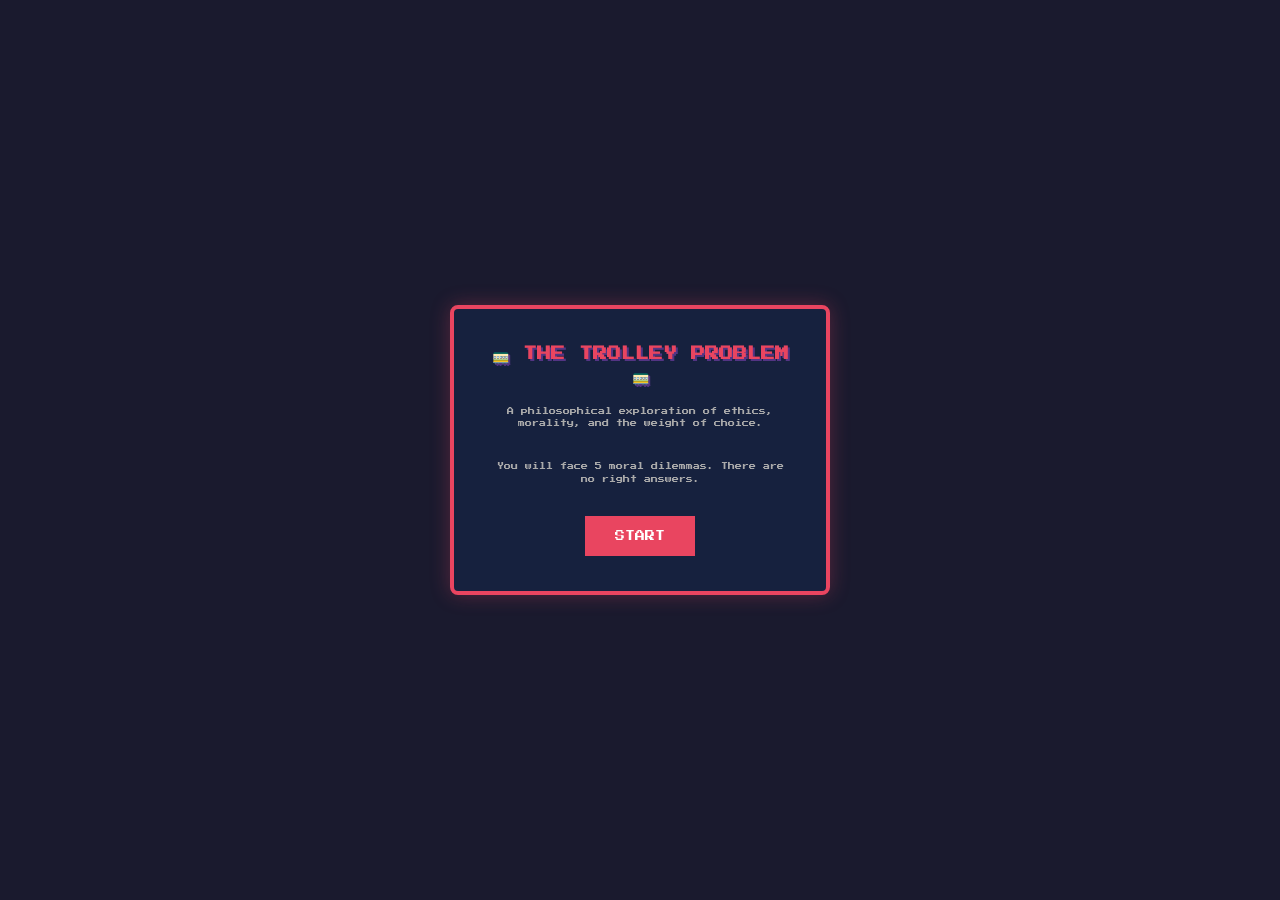
==== index.html @ 95fba83a "Add lo-fi 16-bit trolley problem philosophical game Features: - 5 classic trolley problem scenarios " ====
<!DOCTYPE html>
<html lang="en">
<head>
    <meta charset="UTF-8">
    <meta name="viewport" content="width=device-width, initial-scale=1.0, user-scalable=no">
    <title>The Trolley Problem - A Philosophical Game</title>
    <style>
        @import url('https://fonts.googleapis.com/css2?family=Press+Start+2P&display=swap');

        * {
            margin: 0;
            padding: 0;
            box-sizing: border-box;
            -webkit-tap-highlight-color: transparent;
        }

        body {
            background: #1a1a2e;
            font-family: 'Press Start 2P', cursive;
            min-height: 100vh;
            display: flex;
            justify-content: center;
            align-items: center;
            overflow: hidden;
        }

        #game-container {
            width: 100%;
            max-width: 400px;
            padding: 10px;
        }

        #game-screen {
            background: #16213e;
            border: 4px solid #e94560;
            border-radius: 8px;
            padding: 15px;
            box-shadow: 0 0 20px rgba(233, 69, 96, 0.3);
            image-rendering: pixelated;
        }

        #scene-container {
            position: relative;
            width: 100%;
            height: 200px;
            background: #0f3460;
            border: 3px solid #533483;
            margin-bottom: 15px;
            overflow: hidden;
        }

        #scene {
            width: 100%;
            height: 100%;
        }

        #dialogue-box {
            background: #0f0f23;
            border: 3px solid #e94560;
            padding: 12px;
            margin-bottom: 15px;
            min-height: 100px;
        }

        #dialogue-text {
            color: #eee;
            font-size: 8px;
            line-height: 1.8;
            text-shadow: 1px 1px 0 #000;
        }

        #choices {
            display: flex;
            flex-direction: column;
            gap: 10px;
        }

        .choice-btn {
            background: #533483;
            border: 3px solid #e94560;
            color: #fff;
            font-family: 'Press Start 2P', cursive;
            font-size: 8px;
            padding: 12px;
            cursor: pointer;
            transition: all 0.1s;
            text-align: left;
            line-height: 1.6;
        }

        .choice-btn:hover, .choice-btn:active {
            background: #e94560;
            transform: scale(1.02);
        }

        .choice-btn:disabled {
            opacity: 0.5;
            cursor: not-allowed;
        }

        #stats {
            display: flex;
            justify-content: space-between;
            margin-bottom: 10px;
            font-size: 7px;
            color: #e94560;
        }

        #title-screen {
            text-align: center;
            padding: 20px;
        }

        #title-screen h1 {
            color: #e94560;
            font-size: 14px;
            margin-bottom: 20px;
            text-shadow: 2px 2px 0 #533483;
            line-height: 1.5;
        }

        #title-screen p {
            color: #aaa;
            font-size: 7px;
            margin-bottom: 30px;
            line-height: 1.8;
        }

        .start-btn {
            background: #e94560;
            border: none;
            color: #fff;
            font-family: 'Press Start 2P', cursive;
            font-size: 10px;
            padding: 15px 30px;
            cursor: pointer;
            animation: pulse 1s infinite;
        }

        @keyframes pulse {
            0%, 100% { transform: scale(1); }
            50% { transform: scale(1.05); }
        }

        .hidden {
            display: none !important;
        }

        #result-screen {
            text-align: center;
            padding: 20px;
        }

        #result-screen h2 {
            color: #e94560;
            font-size: 12px;
            margin-bottom: 15px;
        }

        #result-text {
            color: #eee;
            font-size: 7px;
            line-height: 2;
            margin-bottom: 20px;
        }

        #philosophy-box {
            background: #0f0f23;
            border: 2px solid #533483;
            padding: 12px;
            margin-bottom: 15px;
        }

        #philosophy-text {
            color: #8be9fd;
            font-size: 7px;
            line-height: 1.8;
            text-align: left;
        }

        .trolley {
            position: absolute;
            font-size: 24px;
            filter: drop-shadow(2px 2px 0 #000);
        }

        .person {
            position: absolute;
            font-size: 16px;
            filter: drop-shadow(1px 1px 0 #000);
        }

        .track {
            position: absolute;
            background: #4a4a4a;
            height: 4px;
        }

        .lever {
            position: absolute;
            font-size: 20px;
            cursor: pointer;
        }

        #scenario-title {
            color: #ff79c6;
            font-size: 9px;
            text-align: center;
            margin-bottom: 10px;
            text-shadow: 1px 1px 0 #000;
        }

        /* Pixel art characters using CSS */
        .pixel-person {
            width: 12px;
            height: 20px;
            position: absolute;
            image-rendering: pixelated;
        }

        .pixel-trolley {
            width: 40px;
            height: 25px;
            position: absolute;
            background: #e94560;
            border: 2px solid #ff6b6b;
            border-radius: 3px;
        }

        #summary-screen {
            text-align: center;
            padding: 15px;
        }

        #summary-screen h2 {
            color: #e94560;
            font-size: 11px;
            margin-bottom: 15px;
        }

        .stat-box {
            background: #0f0f23;
            border: 2px solid #533483;
            padding: 10px;
            margin-bottom: 10px;
            text-align: left;
        }

        .stat-label {
            color: #8be9fd;
            font-size: 7px;
            margin-bottom: 5px;
        }

        .stat-value {
            color: #fff;
            font-size: 8px;
        }

        .philosophy-result {
            color: #ff79c6;
            font-size: 8px;
            line-height: 1.8;
            margin: 15px 0;
        }
    </style>
</head>
<body>
    <div id="game-container">
        <div id="game-screen">
            <!-- Title Screen -->
            <div id="title-screen">
                <h1>🚃 THE TROLLEY PROBLEM 🚃</h1>
                <p>A philosophical exploration of ethics, morality, and the weight of choice.</p>
                <p>You will face 5 moral dilemmas. There are no right answers.</p>
                <button class="start-btn" onclick="startGame()">START</button>
            </div>

            <!-- Game Screen -->
            <div id="game-play" class="hidden">
                <div id="stats">
                    <span>SCENARIO: <span id="scenario-num">1</span>/5</span>
                    <span>SAVED: <span id="saved-count">0</span></span>
                </div>

                <div id="scenario-title">THE CLASSIC DILEMMA</div>

                <div id="scene-container">
                    <canvas id="scene"></canvas>
                </div>

                <div id="dialogue-box">
                    <p id="dialogue-text">Loading scenario...</p>
                </div>

                <div id="choices">
                    <button class="choice-btn" id="choice-a" onclick="makeChoice('A')">Do nothing</button>
                    <button class="choice-btn" id="choice-b" onclick="makeChoice('B')">Pull the lever</button>
                </div>
            </div>

            <!-- Result Screen -->
            <div id="result-screen" class="hidden">
                <h2 id="result-title">YOUR CHOICE</h2>
                <p id="result-text"></p>
                <div id="philosophy-box">
                    <p id="philosophy-text"></p>
                </div>
                <button class="start-btn" onclick="nextScenario()">CONTINUE</button>
            </div>

            <!-- Summary Screen -->
            <div id="summary-screen" class="hidden">
                <h2>JOURNEY COMPLETE</h2>
                <div class="stat-box">
                    <div class="stat-label">LIVES SAVED</div>
                    <div class="stat-value" id="final-saved">0</div>
                </div>
                <div class="stat-box">
                    <div class="stat-label">ACTIVE CHOICES</div>
                    <div class="stat-value" id="active-choices">0</div>
                </div>
                <div class="stat-box">
                    <div class="stat-label">YOUR PHILOSOPHY</div>
                    <div class="stat-value" id="philosophy-type">Undetermined</div>
                </div>
                <p class="philosophy-result" id="philosophy-summary"></p>
                <button class="start-btn" onclick="restartGame()">PLAY AGAIN</button>
            </div>
        </div>
    </div>

    <script>
        // Game State
        let currentScenario = 0;
        let savedCount = 0;
        let activeChoices = 0;
        let choices = [];

        // Scenarios
        const scenarios = [
            {
                title: "THE CLASSIC DILEMMA",
                description: "A runaway trolley speeds toward five workers on the track. You stand by a lever that can divert it to a side track, where only one worker stands.",
                choiceA: {
                    text: "🚫 Do nothing - Let fate decide",
                    result: "You watched as the trolley struck five people. By not acting, you preserved your moral innocence... but at what cost?",
                    saved: 0,
                    killed: 5,
                    active: false
                },
                choiceB: {
                    text: "🔀 Pull the lever - Save the five",
                    result: "You diverted the trolley. One person died by your hand, but five were saved. You chose to act.",
                    saved: 5,
                    killed: 1,
                    active: true
                },
                philosophy: "This is the original Trolley Problem, proposed by philosopher Philippa Foot in 1967. It explores the conflict between UTILITARIAN ethics (maximize good outcomes) and DEONTOLOGICAL ethics (some actions are inherently wrong).",
                scene: "classic"
            },
            {
                title: "THE FAT MAN",
                description: "The trolley approaches five workers. You're on a bridge with a large man. Pushing him onto the tracks would stop the trolley, saving five lives.",
                choiceA: {
                    text: "🚫 Don't push - Respect his autonomy",
                    result: "You couldn't bring yourself to push another person to their death. Five died, but you didn't use someone as a mere means.",
                    saved: 0,
                    killed: 5,
                    active: false
                },
                choiceB: {
                    text: "👐 Push him - Save the five",
                    result: "You pushed him. His body stopped the trolley. Five lived. But you used a human being as a tool...",
                    saved: 5,
                    killed: 1,
                    active: true
                },
                philosophy: "Judith Jarvis Thomson added this variant. Most people who would pull the lever won't push the fat man. Why? This reveals our intuition about USING people as instruments versus redirecting harm. Kant argued we must never treat humanity merely as a means.",
                scene: "bridge"
            },
            {
                title: "THE LOOP",
                description: "You can divert the trolley to a loop track. It would kill one worker there, but his body would stop the trolley before it loops back to kill the five.",
                choiceA: {
                    text: "🚫 Don't divert - Accept the outcome",
                    result: "Without your intervention, the trolley continued its original path. You remained a bystander.",
                    saved: 0,
                    killed: 5,
                    active: false
                },
                choiceB: {
                    text: "🔄 Divert to the loop - Use physics",
                    result: "The trolley hit the lone worker. His body stopped it. The five survived. Was this different from pushing?",
                    saved: 5,
                    killed: 1,
                    active: true
                },
                philosophy: "The Loop variant blurs the line. Here, unlike the simple switch, the one person's death is NECESSARY to save the five - just like pushing the fat man. Yet people are more willing to pull this lever. This challenges our moral consistency.",
                scene: "loop"
            },
            {
                title: "THE TRANSPLANT",
                description: "You're a doctor. Five patients will die without organ transplants. A healthy visitor is in your office. You could harvest his organs to save all five.",
                choiceA: {
                    text: "⚕️ Don't harvest - Honor medical ethics",
                    result: "You let your patients die rather than murder an innocent. Medical ethics and trust in healthcare were preserved.",
                    saved: 0,
                    killed: 5,
                    active: false
                },
                choiceB: {
                    text: "🔪 Harvest organs - Save the five",
                    result: "You saved five patients... but murdered an innocent. You've become what medicine swore to fight against.",
                    saved: 5,
                    killed: 1,
                    active: true
                },
                philosophy: "Almost no one chooses to harvest organs, yet the math is identical to the trolley problem. This shows we have strong intuitions about NEGATIVE duties (don't harm) versus POSITIVE duties (help others). We also value INSTITUTIONAL trust.",
                scene: "hospital"
            },
            {
                title: "THE SACRIFICE",
                description: "You are on the track. The trolley approaches five workers. You can throw yourself in front of it, stopping it with your body.",
                choiceA: {
                    text: "💔 Step aside - Self-preservation",
                    result: "You valued your own life. Is this selfish, or simply human? The five workers perished.",
                    saved: 0,
                    killed: 5,
                    active: false
                },
                choiceB: {
                    text: "🦸 Sacrifice yourself - Be the hero",
                    result: "You gave your life to save five strangers. The ultimate sacrifice. The ultimate moral act?",
                    saved: 5,
                    killed: 1,
                    active: true
                },
                philosophy: "This variant explores SUPEREROGATION - acts that are morally good but not obligatory. We don't typically require self-sacrifice. But if the outcome is the same as pulling a lever, why do we view it differently? Are we really impartial moral agents?",
                scene: "sacrifice"
            }
        ];

        // Audio context for retro sounds
        let audioCtx;

        function initAudio() {
            audioCtx = new (window.AudioContext || window.webkitAudioContext)();
        }

        function playSound(type) {
            if (!audioCtx) initAudio();
            const osc = audioCtx.createOscillator();
            const gain = audioCtx.createGain();
            osc.connect(gain);
            gain.connect(audioCtx.destination);

            if (type === 'select') {
                osc.frequency.value = 440;
                gain.gain.value = 0.1;
                osc.start();
                osc.stop(audioCtx.currentTime + 0.1);
            } else if (type === 'confirm') {
                osc.frequency.value = 520;
                gain.gain.value = 0.1;
                osc.start();
                setTimeout(() => osc.frequency.value = 660, 100);
                osc.stop(audioCtx.currentTime + 0.2);
            }
        }

        function startGame() {
            playSound('confirm');
            currentScenario = 0;
            savedCount = 0;
            activeChoices = 0;
            choices = [];

            document.getElementById('title-screen').classList.add('hidden');
            document.getElementById('game-play').classList.remove('hidden');
            document.getElementById('result-screen').classList.add('hidden');
            document.getElementById('summary-screen').classList.add('hidden');

            loadScenario();
        }

        function loadScenario() {
            const scenario = scenarios[currentScenario];

            document.getElementById('scenario-num').textContent = currentScenario + 1;
            document.getElementById('saved-count').textContent = savedCount;
            document.getElementById('scenario-title').textContent = scenario.title;
            document.getElementById('dialogue-text').textContent = scenario.description;
            document.getElementById('choice-a').textContent = scenario.choiceA.text;
            document.getElementById('choice-b').textContent = scenario.choiceB.text;

            drawScene(scenario.scene);
        }

        function drawScene(sceneType) {
            const canvas = document.getElementById('scene');
            const ctx = canvas.getContext('2d');

            // Set canvas size
            canvas.width = canvas.parentElement.clientWidth;
            canvas.height = canvas.parentElement.clientHeight;

            // Clear canvas
            ctx.fillStyle = '#0f3460';
            ctx.fillRect(0, 0, canvas.width, canvas.height);

            // Draw based on scene type
            switch(sceneType) {
                case 'classic':
                    drawClassicScene(ctx, canvas);
                    break;
                case 'bridge':
                    drawBridgeScene(ctx, canvas);
                    break;
                case 'loop':
                    drawLoopScene(ctx, canvas);
                    break;
                case 'hospital':
                    drawHospitalScene(ctx, canvas);
                    break;
                case 'sacrifice':
                    drawSacrificeScene(ctx, canvas);
                    break;
            }
        }

        function drawClassicScene(ctx, canvas) {
            const w = canvas.width;
            const h = canvas.height;

            // Ground
            ctx.fillStyle = '#2d4a22';
            ctx.fillRect(0, h - 40, w, 40);

            // Main track
            ctx.strokeStyle = '#4a4a4a';
            ctx.lineWidth = 8;
            ctx.beginPath();
            ctx.moveTo(0, h - 60);
            ctx.lineTo(w * 0.4, h - 60);
            ctx.lineTo(w, h - 60);
            ctx.stroke();

            // Side track
            ctx.beginPath();
            ctx.moveTo(w * 0.4, h - 60);
            ctx.lineTo(w * 0.5, h - 90);
            ctx.lineTo(w, h - 90);
            ctx.stroke();

            // Track details
            ctx.strokeStyle = '#3a3a3a';
            ctx.lineWidth = 2;
            for (let i = 0; i < w; i += 20) {
                ctx.beginPath();
                ctx.moveTo(i, h - 56);
                ctx.lineTo(i, h - 64);
                ctx.stroke();
            }

            // Trolley
            drawTrolley(ctx, 30, h - 85);

            // Five people on main track
            for (let i = 0; i < 5; i++) {
                drawPerson(ctx, w * 0.6 + i * 25, h - 80, '#ffcc00');
            }

            // One person on side track
            drawPerson(ctx, w * 0.7, h - 110, '#ffcc00');

            // Lever
            drawLever(ctx, w * 0.35, h - 100);
        }

        function drawBridgeScene(ctx, canvas) {
            const w = canvas.width;
            const h = canvas.height;

            // Sky gradient
            const gradient = ctx.createLinearGradient(0, 0, 0, h);
            gradient.addColorStop(0, '#1a1a2e');
            gradient.addColorStop(1, '#0f3460');
            ctx.fillStyle = gradient;
            ctx.fillRect(0, 0, w, h);

            // Track below
            ctx.strokeStyle = '#4a4a4a';
            ctx.lineWidth = 8;
            ctx.beginPath();
            ctx.moveTo(0, h - 30);
            ctx.lineTo(w, h - 30);
            ctx.stroke();

            // Bridge
            ctx.fillStyle = '#533483';
            ctx.fillRect(w * 0.3, h - 120, w * 0.4, 20);

            // Bridge supports
            ctx.fillStyle = '#3d2660';
            ctx.fillRect(w * 0.32, h - 100, 10, 70);
            ctx.fillRect(w * 0.58, h - 100, 10, 70);

            // Trolley
            drawTrolley(ctx, 20, h - 55);

            // Five people on track
            for (let i = 0; i < 5; i++) {
                drawPerson(ctx, w * 0.6 + i * 20, h - 50, '#ffcc00');
            }

            // Fat man on bridge
            drawPerson(ctx, w * 0.45, h - 140, '#ff9966', 1.5);

            // You on bridge
            drawPerson(ctx, w * 0.38, h - 140, '#66ffcc');
        }

        function drawLoopScene(ctx, canvas) {
            const w = canvas.width;
            const h = canvas.height;

            // Ground
            ctx.fillStyle = '#2d4a22';
            ctx.fillRect(0, h - 40, w, 40);

            // Main track
            ctx.strokeStyle = '#4a4a4a';
            ctx.lineWidth = 8;
            ctx.beginPath();
            ctx.moveTo(0, h - 70);
            ctx.lineTo(w * 0.3, h - 70);
            ctx.lineTo(w, h - 70);
            ctx.stroke();

            // Loop track
            ctx.beginPath();
            ctx.moveTo(w * 0.3, h - 70);
            ctx.lineTo(w * 0.4, h - 110);
            ctx.lineTo(w * 0.7, h - 110);
            ctx.lineTo(w * 0.8, h - 70);
            ctx.stroke();

            // Trolley
            drawTrolley(ctx, 30, h - 95);

            // Five people on main track
            for (let i = 0; i < 5; i++) {
                drawPerson(ctx, w * 0.5 + i * 20, h - 90, '#ffcc00');
            }

            // One person on loop
            drawPerson(ctx, w * 0.5, h - 130, '#ffcc00');

            // Lever
            drawLever(ctx, w * 0.25, h - 110);
        }

        function drawHospitalScene(ctx, canvas) {
            const w = canvas.width;
            const h = canvas.height;

            // Hospital interior
            ctx.fillStyle = '#f0f0f0';
            ctx.fillRect(0, 0, w, h);

            // Floor
            ctx.fillStyle = '#ddd';
            ctx.fillRect(0, h - 50, w, 50);

            // Tile pattern
            ctx.strokeStyle = '#ccc';
            ctx.lineWidth = 1;
            for (let i = 0; i < w; i += 30) {
                ctx.beginPath();
                ctx.moveTo(i, h - 50);
                ctx.lineTo(i, h);
                ctx.stroke();
            }

            // Hospital beds with patients
            for (let i = 0; i < 5; i++) {
                // Bed
                ctx.fillStyle = '#fff';
                ctx.fillRect(20 + i * 55, h - 100, 45, 40);
                ctx.strokeStyle = '#999';
                ctx.lineWidth = 2;
                ctx.strokeRect(20 + i * 55, h - 100, 45, 40);

                // Patient (red - sick)
                drawPerson(ctx, 35 + i * 55, h - 110, '#ff6666', 0.8);
            }

            // Healthy visitor
            drawPerson(ctx, w - 50, h - 70, '#66ff66');

            // Doctor (you)
            drawPerson(ctx, w - 90, h - 70, '#66ffcc');
            ctx.fillStyle = '#fff';
            ctx.fillRect(w - 95, h - 80, 15, 5);
        }

        function drawSacrificeScene(ctx, canvas) {
            const w = canvas.width;
            const h = canvas.height;

            // Ground
            ctx.fillStyle = '#2d4a22';
            ctx.fillRect(0, h - 40, w, 40);

            // Track
            ctx.strokeStyle = '#4a4a4a';
            ctx.lineWidth = 8;
            ctx.beginPath();
            ctx.moveTo(0, h - 60);
            ctx.lineTo(w, h - 60);
            ctx.stroke();

            // Trolley
            drawTrolley(ctx, 30, h - 85);

            // You on track
            drawPerson(ctx, w * 0.4, h - 80, '#66ffcc');

            // Five people ahead
            for (let i = 0; i < 5; i++) {
                drawPerson(ctx, w * 0.6 + i * 25, h - 80, '#ffcc00');
            }

            // Dramatic spotlight
            ctx.fillStyle = 'rgba(255, 255, 200, 0.1)';
            ctx.beginPath();
            ctx.arc(w * 0.4, h - 80, 40, 0, Math.PI * 2);
            ctx.fill();
        }

        function drawTrolley(ctx, x, y) {
            // Trolley body
            ctx.fillStyle = '#e94560';
            ctx.fillRect(x, y, 50, 25);

            // Trolley details
            ctx.fillStyle = '#ff6b6b';
            ctx.fillRect(x + 5, y + 3, 15, 10);
            ctx.fillRect(x + 25, y + 3, 15, 10);

            // Wheels
            ctx.fillStyle = '#333';
            ctx.beginPath();
            ctx.arc(x + 12, y + 25, 6, 0, Math.PI * 2);
            ctx.arc(x + 38, y + 25, 6, 0, Math.PI * 2);
            ctx.fill();

            // Motion lines
            ctx.strokeStyle = '#ffcc00';
            ctx.lineWidth = 2;
            for (let i = 0; i < 3; i++) {
                ctx.beginPath();
                ctx.moveTo(x - 10 - i * 8, y + 5 + i * 7);
                ctx.lineTo(x - 20 - i * 8, y + 5 + i * 7);
                ctx.stroke();
            }
        }

        function drawPerson(ctx, x, y, color, scale = 1) {
            const s = scale;

            // Head
            ctx.fillStyle = '#ffdbac';
            ctx.beginPath();
            ctx.arc(x, y, 6 * s, 0, Math.PI * 2);
            ctx.fill();

            // Body
            ctx.fillStyle = color;
            ctx.fillRect(x - 5 * s, y + 6 * s, 10 * s, 15 * s);

            // Arms
            ctx.fillRect(x - 10 * s, y + 8 * s, 5 * s, 10 * s);
            ctx.fillRect(x + 5 * s, y + 8 * s, 5 * s, 10 * s);
        }

        function drawLever(ctx, x, y) {
            // Base
            ctx.fillStyle = '#666';
            ctx.fillRect(x - 5, y + 15, 15, 10);

            // Lever arm
            ctx.strokeStyle = '#888';
            ctx.lineWidth = 4;
            ctx.beginPath();
            ctx.moveTo(x + 2, y + 20);
            ctx.lineTo(x - 5, y);
            ctx.stroke();

            // Handle
            ctx.fillStyle = '#e94560';
            ctx.beginPath();
            ctx.arc(x - 5, y, 6, 0, Math.PI * 2);
            ctx.fill();
        }

        function makeChoice(choice) {
            playSound('confirm');
            const scenario = scenarios[currentScenario];
            const result = choice === 'A' ? scenario.choiceA : scenario.choiceB;

            choices.push(choice);
            savedCount += result.saved;
            if (result.active) activeChoices++;

            // Show result
            document.getElementById('game-play').classList.add('hidden');
            document.getElementById('result-screen').classList.remove('hidden');

            document.getElementById('result-title').textContent =
                choice === 'A' ? '🚫 INACTION' : '⚡ ACTION';
            document.getElementById('result-text').textContent = result.result;
            document.getElementById('philosophy-text').textContent = scenario.philosophy;
        }

        function nextScenario() {
            playSound('select');
            currentScenario++;

            if (currentScenario >= scenarios.length) {
                showSummary();
            } else {
                document.getElementById('result-screen').classList.add('hidden');
                document.getElementById('game-play').classList.remove('hidden');
                loadScenario();
            }
        }

        function showSummary() {
            document.getElementById('result-screen').classList.add('hidden');
            document.getElementById('summary-screen').classList.remove('hidden');

            document.getElementById('final-saved').textContent = savedCount + ' lives';
            document.getElementById('active-choices').textContent = activeChoices + ' / 5';

            // Determine philosophy
            let philType, philSummary;

            if (activeChoices >= 4) {
                philType = 'UTILITARIAN';
                philSummary = 'You consistently chose to maximize good outcomes, even when it required difficult actions. You believe the ends can justify the means, and that we have a moral duty to minimize suffering.';
            } else if (activeChoices <= 1) {
                philType = 'DEONTOLOGIST';
                philSummary = 'You prioritized moral rules over outcomes. Killing is wrong, regardless of consequences. You believe some actions are inherently immoral, and we cannot use people as mere means to an end.';
            } else if (activeChoices === 2 || activeChoices === 3) {
                philType = 'MORAL PLURALIST';
                philSummary = 'Your choices varied based on context. You recognize that both rules and consequences matter, and that different situations call for different ethical frameworks. This reflects how most humans actually make moral decisions.';
            }

            document.getElementById('philosophy-type').textContent = philType;
            document.getElementById('philosophy-summary').textContent = philSummary;
        }

        function restartGame() {
            playSound('confirm');
            document.getElementById('summary-screen').classList.add('hidden');
            document.getElementById('title-screen').classList.remove('hidden');
        }

        // Handle window resize
        window.addEventListener('resize', () => {
            if (!document.getElementById('game-play').classList.contains('hidden')) {
                drawScene(scenarios[currentScenario].scene);
            }
        });
    </script>
</body>
</html>
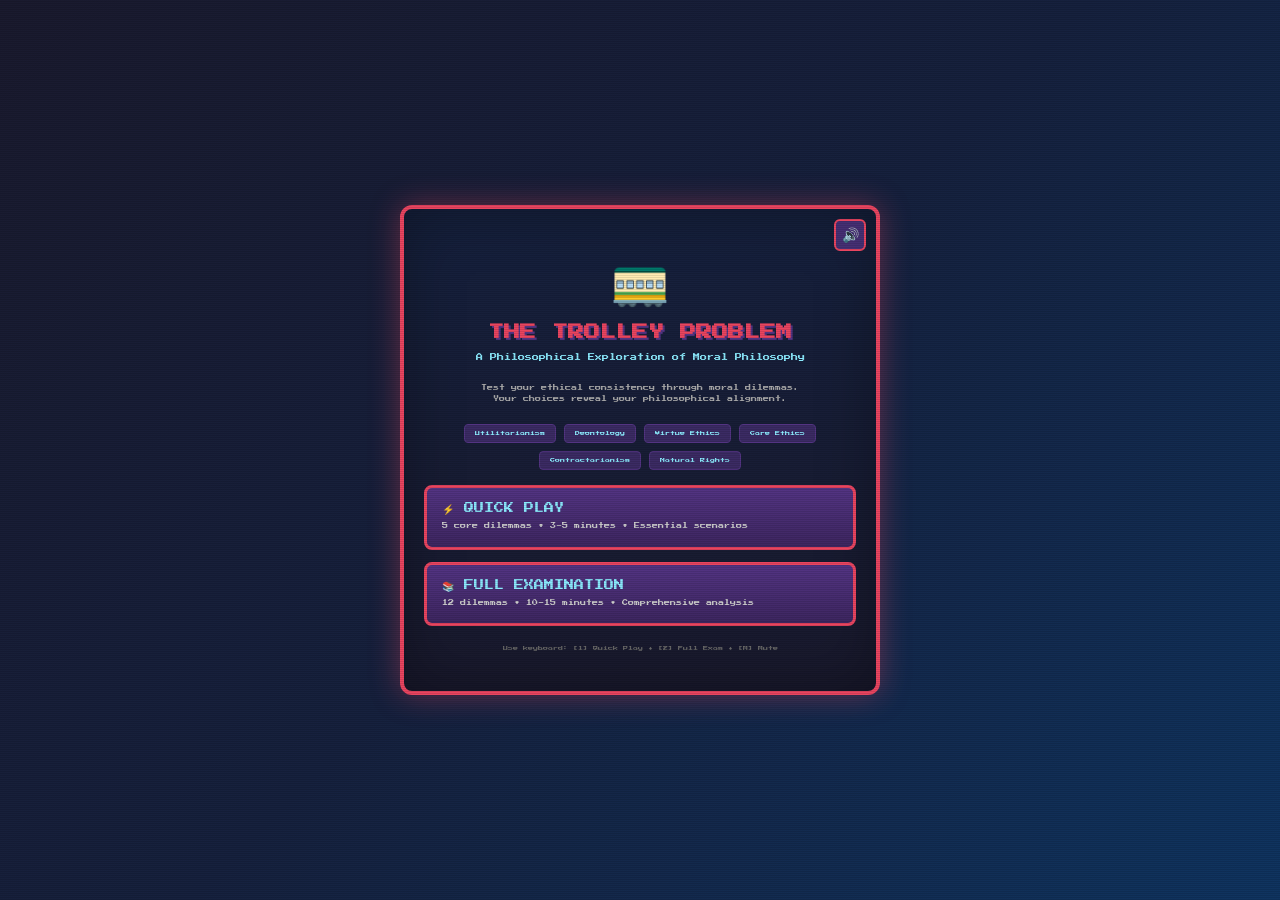
==== commit 94d4ecae: "Major enhancement: Unified game with comprehensive features This commit completely rewrites index.ht" ====
--- a/index.html
+++ b/index.html
@@ -1,879 +1,2568 @@
 <!DOCTYPE html>
 <html lang="en">
 <head>
-    <meta charset="UTF-8">
-    <meta name="viewport" content="width=device-width, initial-scale=1.0, user-scalable=no">
-    <title>The Trolley Problem - A Philosophical Game</title>
-    <style>
-        @import url('https://fonts.googleapis.com/css2?family=Press+Start+2P&display=swap');
-
-        * {
-            margin: 0;
-            padding: 0;
-            box-sizing: border-box;
-            -webkit-tap-highlight-color: transparent;
-        }
-
-        body {
-            background: #1a1a2e;
-            font-family: 'Press Start 2P', cursive;
-            min-height: 100vh;
-            display: flex;
-            justify-content: center;
-            align-items: center;
-            overflow: hidden;
-        }
-
-        #game-container {
-            width: 100%;
-            max-width: 400px;
-            padding: 10px;
-        }
-
-        #game-screen {
-            background: #16213e;
-            border: 4px solid #e94560;
-            border-radius: 8px;
-            padding: 15px;
-            box-shadow: 0 0 20px rgba(233, 69, 96, 0.3);
-            image-rendering: pixelated;
-        }
-
-        #scene-container {
-            position: relative;
-            width: 100%;
-            height: 200px;
-            background: #0f3460;
-            border: 3px solid #533483;
-            margin-bottom: 15px;
-            overflow: hidden;
-        }
-
-        #scene {
-            width: 100%;
-            height: 100%;
-        }
-
-        #dialogue-box {
-            background: #0f0f23;
-            border: 3px solid #e94560;
-            padding: 12px;
-            margin-bottom: 15px;
-            min-height: 100px;
-        }
-
-        #dialogue-text {
-            color: #eee;
-            font-size: 8px;
-            line-height: 1.8;
-            text-shadow: 1px 1px 0 #000;
-        }
-
-        #choices {
-            display: flex;
-            flex-direction: column;
-            gap: 10px;
-        }
-
-        .choice-btn {
-            background: #533483;
-            border: 3px solid #e94560;
-            color: #fff;
-            font-family: 'Press Start 2P', cursive;
-            font-size: 8px;
-            padding: 12px;
-            cursor: pointer;
-            transition: all 0.1s;
-            text-align: left;
-            line-height: 1.6;
-        }
-
-        .choice-btn:hover, .choice-btn:active {
-            background: #e94560;
-            transform: scale(1.02);
-        }
-
-        .choice-btn:disabled {
-            opacity: 0.5;
-            cursor: not-allowed;
-        }
-
-        #stats {
-            display: flex;
-            justify-content: space-between;
-            margin-bottom: 10px;
-            font-size: 7px;
-            color: #e94560;
-        }
-
-        #title-screen {
-            text-align: center;
-            padding: 20px;
-        }
-
-        #title-screen h1 {
-            color: #e94560;
-            font-size: 14px;
-            margin-bottom: 20px;
-            text-shadow: 2px 2px 0 #533483;
-            line-height: 1.5;
-        }
-
-        #title-screen p {
-            color: #aaa;
-            font-size: 7px;
-            margin-bottom: 30px;
-            line-height: 1.8;
-        }
-
-        .start-btn {
-            background: #e94560;
-            border: none;
-            color: #fff;
-            font-family: 'Press Start 2P', cursive;
-            font-size: 10px;
-            padding: 15px 30px;
-            cursor: pointer;
-            animation: pulse 1s infinite;
-        }
-
-        @keyframes pulse {
-            0%, 100% { transform: scale(1); }
-            50% { transform: scale(1.05); }
-        }
-
-        .hidden {
-            display: none !important;
-        }
-
-        #result-screen {
-            text-align: center;
-            padding: 20px;
-        }
-
-        #result-screen h2 {
-            color: #e94560;
-            font-size: 12px;
-            margin-bottom: 15px;
-        }
-
-        #result-text {
-            color: #eee;
-            font-size: 7px;
-            line-height: 2;
-            margin-bottom: 20px;
-        }
-
-        #philosophy-box {
-            background: #0f0f23;
-            border: 2px solid #533483;
-            padding: 12px;
-            margin-bottom: 15px;
-        }
-
-        #philosophy-text {
-            color: #8be9fd;
-            font-size: 7px;
-            line-height: 1.8;
-            text-align: left;
-        }
-
-        .trolley {
-            position: absolute;
-            font-size: 24px;
-            filter: drop-shadow(2px 2px 0 #000);
-        }
-
-        .person {
-            position: absolute;
-            font-size: 16px;
-            filter: drop-shadow(1px 1px 0 #000);
-        }
-
-        .track {
-            position: absolute;
-            background: #4a4a4a;
-            height: 4px;
-        }
-
-        .lever {
-            position: absolute;
-            font-size: 20px;
-            cursor: pointer;
-        }
-
-        #scenario-title {
-            color: #ff79c6;
-            font-size: 9px;
-            text-align: center;
-            margin-bottom: 10px;
-            text-shadow: 1px 1px 0 #000;
-        }
-
-        /* Pixel art characters using CSS */
-        .pixel-person {
-            width: 12px;
-            height: 20px;
-            position: absolute;
-            image-rendering: pixelated;
-        }
-
-        .pixel-trolley {
-            width: 40px;
-            height: 25px;
-            position: absolute;
-            background: #e94560;
-            border: 2px solid #ff6b6b;
-            border-radius: 3px;
-        }
-
-        #summary-screen {
-            text-align: center;
-            padding: 15px;
-        }
-
-        #summary-screen h2 {
-            color: #e94560;
-            font-size: 11px;
-            margin-bottom: 15px;
-        }
-
-        .stat-box {
-            background: #0f0f23;
-            border: 2px solid #533483;
-            padding: 10px;
-            margin-bottom: 10px;
-            text-align: left;
-        }
-
-        .stat-label {
-            color: #8be9fd;
-            font-size: 7px;
-            margin-bottom: 5px;
-        }
-
-        .stat-value {
-            color: #fff;
-            font-size: 8px;
-        }
-
-        .philosophy-result {
-            color: #ff79c6;
-            font-size: 8px;
-            line-height: 1.8;
-            margin: 15px 0;
-        }
-    </style>
+  <meta charset="UTF-8">
+  <meta name="viewport" content="width=device-width, initial-scale=1.0, user-scalable=no">
+  <title>The Trolley Problem - A Philosophical Game</title>
+  <style>
+    @import url('https://fonts.googleapis.com/css2?family=Press+Start+2P&display=swap');
+
+    * { margin: 0; padding: 0; box-sizing: border-box; -webkit-tap-highlight-color: transparent; }
+
+    body {
+      background: linear-gradient(135deg, #1a1a2e 0%, #16213e 50%, #0f3460 100%);
+      font-family: 'Press Start 2P', cursive;
+      min-height: 100vh;
+      display: flex;
+      justify-content: center;
+      align-items: center;
+      overflow-x: hidden;
+      padding: 10px;
+    }
+
+    #game-container {
+      width: 100%;
+      max-width: 480px;
+      position: relative;
+    }
+
+    #game-screen {
+      background: linear-gradient(180deg, #16213e 0%, #1a1a2e 100%);
+      border: 4px solid #e94560;
+      border-radius: 12px;
+      padding: 20px;
+      box-shadow: 0 0 30px rgba(233, 69, 96, 0.4), inset 0 0 60px rgba(0,0,0,0.3);
+      position: relative;
+    }
+
+    /* Settings Bar */
+    #settings-bar {
+      position: absolute;
+      top: 10px;
+      right: 10px;
+      display: flex;
+      gap: 8px;
+      z-index: 100;
+    }
+
+    .settings-btn {
+      background: rgba(83, 52, 131, 0.8);
+      border: 2px solid #e94560;
+      color: #fff;
+      width: 32px;
+      height: 32px;
+      border-radius: 6px;
+      cursor: pointer;
+      font-size: 14px;
+      display: flex;
+      align-items: center;
+      justify-content: center;
+      transition: all 0.2s;
+    }
+
+    .settings-btn:hover { background: #e94560; transform: scale(1.1); }
+    .settings-btn.muted { opacity: 0.5; }
+
+    .hidden { display: none !important; }
+
+    /* Title Screen */
+    #title-screen { text-align: center; padding: 20px 0; }
+
+    .title-trolley {
+      font-size: 48px;
+      margin-bottom: 15px;
+      animation: bounce 1s ease infinite;
+    }
+
+    @keyframes bounce {
+      0%, 100% { transform: translateY(0); }
+      50% { transform: translateY(-10px); }
+    }
+
+    #title-screen h1 {
+      color: #e94560;
+      font-size: 16px;
+      margin-bottom: 12px;
+      text-shadow: 2px 2px 0 #533483;
+    }
+
+    .subtitle {
+      color: #8be9fd;
+      font-size: 7px;
+      margin-bottom: 20px;
+      line-height: 1.6;
+    }
+
+    .info {
+      color: #aaa;
+      font-size: 6px;
+      margin-bottom: 20px;
+      line-height: 1.8;
+    }
+
+    /* Mode Selection */
+    .mode-selection {
+      display: flex;
+      flex-direction: column;
+      gap: 12px;
+      margin-bottom: 20px;
+    }
+
+    .mode-btn {
+      background: linear-gradient(180deg, #533483 0%, #3d2660 100%);
+      border: 3px solid #e94560;
+      border-radius: 8px;
+      color: #fff;
+      font-family: 'Press Start 2P', cursive;
+      font-size: 8px;
+      padding: 15px;
+      cursor: pointer;
+      transition: all 0.2s;
+      text-align: left;
+    }
+
+    .mode-btn:hover, .mode-btn:focus {
+      background: linear-gradient(180deg, #e94560 0%, #b33654 100%);
+      transform: scale(1.02);
+      outline: none;
+    }
+
+    .mode-btn .mode-title {
+      display: block;
+      font-size: 10px;
+      margin-bottom: 6px;
+      color: #8be9fd;
+    }
+
+    .mode-btn .mode-desc {
+      font-size: 6px;
+      color: #ccc;
+      line-height: 1.6;
+    }
+
+    .philosophy-preview {
+      display: flex;
+      flex-wrap: wrap;
+      justify-content: center;
+      gap: 8px;
+      margin-bottom: 15px;
+    }
+
+    .philosophy-preview span {
+      background: rgba(83, 52, 131, 0.6);
+      padding: 6px 10px;
+      border-radius: 4px;
+      font-size: 5px;
+      color: #8be9fd;
+      border: 1px solid #533483;
+    }
+
+    /* Game Play Screen */
+    #stats {
+      display: flex;
+      justify-content: space-between;
+      margin-bottom: 12px;
+      padding-bottom: 10px;
+      border-bottom: 2px solid #533483;
+    }
+
+    .stat {
+      font-size: 7px;
+      color: #8be9fd;
+    }
+
+    .stat .label { color: #888; font-size: 5px; display: block; margin-bottom: 3px; }
+
+    #scenario-category {
+      font-size: 6px;
+      color: #e94560;
+      text-align: center;
+      margin-bottom: 5px;
+      letter-spacing: 2px;
+    }
+
+    #scenario-title {
+      font-size: 11px;
+      color: #fff;
+      text-align: center;
+      margin-bottom: 12px;
+      text-shadow: 2px 2px 0 #533483;
+    }
+
+    #scene-container {
+      position: relative;
+      width: 100%;
+      height: 180px;
+      background: #0f3460;
+      border: 3px solid #533483;
+      border-radius: 6px;
+      margin-bottom: 12px;
+      overflow: hidden;
+    }
+
+    #scene-container.shake {
+      animation: shake 0.3s ease;
+    }
+
+    @keyframes shake {
+      0%, 100% { transform: translateX(0); }
+      25% { transform: translateX(-5px); }
+      75% { transform: translateX(5px); }
+    }
+
+    #scene { width: 100%; height: 100%; }
+
+    #animation-overlay {
+      position: absolute;
+      top: 0;
+      left: 0;
+      width: 100%;
+      height: 100%;
+      pointer-events: none;
+    }
+
+    #impact-flash {
+      position: absolute;
+      top: 0;
+      left: 0;
+      width: 100%;
+      height: 100%;
+      background: #fff;
+      opacity: 0;
+      transition: opacity 0.1s;
+    }
+
+    #impact-flash.flash { opacity: 0.8; }
+
+    #outcome-text {
+      position: absolute;
+      bottom: 20px;
+      left: 50%;
+      transform: translateX(-50%);
+      background: rgba(233, 69, 96, 0.9);
+      padding: 8px 16px;
+      border-radius: 4px;
+      font-size: 8px;
+      color: #fff;
+      opacity: 0;
+      transition: opacity 0.3s;
+    }
+
+    #outcome-text.show { opacity: 1; }
+
+    #dialogue-box {
+      background: linear-gradient(180deg, #0f0f23 0%, #1a1a2e 100%);
+      border: 3px solid #e94560;
+      border-radius: 6px;
+      padding: 12px;
+      margin-bottom: 12px;
+      min-height: 80px;
+    }
+
+    #dialogue-text {
+      color: #eee;
+      font-size: 7px;
+      line-height: 1.9;
+      text-shadow: 1px 1px 0 #000;
+    }
+
+    .dialogue-indicator {
+      width: 8px;
+      height: 8px;
+      background: #e94560;
+      margin-top: 8px;
+      animation: blink 0.8s infinite;
+    }
+
+    @keyframes blink { 0%, 100% { opacity: 1; } 50% { opacity: 0; } }
+
+    #choices {
+      display: flex;
+      flex-direction: column;
+      gap: 10px;
+    }
+
+    .choice-btn {
+      background: linear-gradient(180deg, #533483 0%, #3d2660 100%);
+      border: 3px solid #e94560;
+      border-radius: 6px;
+      color: #fff;
+      font-family: 'Press Start 2P', cursive;
+      font-size: 7px;
+      padding: 12px;
+      cursor: pointer;
+      transition: all 0.15s;
+      text-align: left;
+      line-height: 1.7;
+      display: flex;
+      align-items: center;
+      gap: 10px;
+    }
+
+    .choice-btn:hover, .choice-btn:focus {
+      background: linear-gradient(180deg, #e94560 0%, #b33654 100%);
+      transform: scale(1.02);
+      outline: none;
+    }
+
+    .choice-btn:disabled { opacity: 0.5; cursor: not-allowed; transform: none; }
+    .choice-btn.selected { background: #27ae60; border-color: #2ecc71; }
+    .choice-btn.not-selected { opacity: 0.3; }
+
+    .choice-key {
+      background: #e94560;
+      padding: 4px 8px;
+      border-radius: 4px;
+      font-size: 8px;
+      min-width: 24px;
+      text-align: center;
+    }
+
+    #stakes-indicator {
+      margin-top: 12px;
+      display: flex;
+      align-items: center;
+      gap: 10px;
+    }
+
+    .stakes-label { font-size: 5px; color: #888; }
+
+    .stakes-bar {
+      flex: 1;
+      height: 6px;
+      background: #1a1a2e;
+      border-radius: 3px;
+      overflow: hidden;
+    }
+
+    .stakes-fill {
+      height: 100%;
+      background: linear-gradient(90deg, #27ae60, #e94560, #9b59b6);
+      transition: width 0.5s;
+    }
+
+    /* Result Screen */
+    #result-screen { text-align: center; padding: 15px 0; }
+
+    #result-icon { font-size: 40px; margin-bottom: 12px; }
+
+    #result-title {
+      font-size: 12px;
+      color: #e94560;
+      margin-bottom: 12px;
+    }
+
+    #result-text {
+      font-size: 7px;
+      color: #ccc;
+      line-height: 1.8;
+      margin-bottom: 15px;
+    }
+
+    #philosophy-implications {
+      background: rgba(15, 52, 96, 0.5);
+      border: 2px solid #533483;
+      border-radius: 6px;
+      padding: 12px;
+      margin-bottom: 15px;
+      text-align: left;
+    }
+
+    .implication-header {
+      font-size: 6px;
+      color: #8be9fd;
+      margin-bottom: 10px;
+      text-align: center;
+    }
+
+    .implication-item {
+      display: flex;
+      align-items: flex-start;
+      gap: 8px;
+      margin-bottom: 8px;
+      font-size: 6px;
+      line-height: 1.6;
+    }
+
+    .implication-icon { font-size: 12px; }
+    .implication-positive { color: #2ecc71; }
+    .implication-negative { color: #e74c3c; }
+
+    #consistency-alert {
+      background: rgba(231, 76, 60, 0.2);
+      border: 2px solid #e74c3c;
+      border-radius: 6px;
+      padding: 10px;
+      margin-bottom: 15px;
+      font-size: 6px;
+      color: #e74c3c;
+      display: flex;
+      align-items: center;
+      justify-content: center;
+      gap: 8px;
+    }
+
+    /* Summary Screen */
+    #summary-screen { padding: 10px 0; }
+
+    #summary-screen h2 {
+      font-size: 12px;
+      color: #e94560;
+      text-align: center;
+      margin-bottom: 15px;
+    }
+
+    #primary-philosophy {
+      background: linear-gradient(180deg, #533483 0%, #3d2660 100%);
+      border: 3px solid #e94560;
+      border-radius: 8px;
+      padding: 15px;
+      margin-bottom: 15px;
+      text-align: center;
+    }
+
+    .primary-badge {
+      display: inline-block;
+      background: #e94560;
+      padding: 8px 16px;
+      border-radius: 4px;
+      font-size: 10px;
+      color: #fff;
+      margin-bottom: 10px;
+    }
+
+    .primary-desc {
+      font-size: 6px;
+      color: #ccc;
+      line-height: 1.8;
+    }
+
+    #philosophy-bars {
+      background: rgba(15, 52, 96, 0.3);
+      border: 2px solid #533483;
+      border-radius: 6px;
+      padding: 12px;
+      margin-bottom: 15px;
+    }
+
+    .phil-bar-item {
+      display: flex;
+      align-items: center;
+      gap: 8px;
+      margin-bottom: 8px;
+    }
+
+    .phil-name {
+      font-size: 5px;
+      color: #8be9fd;
+      width: 80px;
+      text-align: right;
+    }
+
+    .phil-bar {
+      flex: 1;
+      height: 8px;
+      background: #1a1a2e;
+      border-radius: 4px;
+      overflow: hidden;
+    }
+
+    .phil-fill {
+      height: 100%;
+      background: linear-gradient(90deg, #e94560, #8be9fd);
+      transition: width 0.8s ease;
+      width: 0;
+    }
+
+    .phil-percent {
+      font-size: 6px;
+      color: #fff;
+      width: 35px;
+    }
+
+    #trait-analysis {
+      background: rgba(15, 52, 96, 0.3);
+      border: 2px solid #533483;
+      border-radius: 6px;
+      padding: 12px;
+      margin-bottom: 15px;
+    }
+
+    .trait-header {
+      font-size: 6px;
+      color: #8be9fd;
+      text-align: center;
+      margin-bottom: 12px;
+    }
+
+    .trait-grid { display: flex; flex-direction: column; gap: 10px; }
+
+    .trait-item { display: flex; flex-direction: column; gap: 4px; }
+
+    .trait-label {
+      font-size: 5px;
+      color: #888;
+      text-align: center;
+    }
+
+    .trait-spectrum {
+      display: flex;
+      align-items: center;
+      gap: 6px;
+      font-size: 5px;
+      color: #aaa;
+    }
+
+    .trait-spectrum span { width: 50px; }
+    .trait-spectrum span:last-child { text-align: right; }
+
+    .trait-bar {
+      flex: 1;
+      height: 8px;
+      background: linear-gradient(90deg, #e94560, #533483, #8be9fd);
+      border-radius: 4px;
+      position: relative;
+    }
+
+    .trait-marker {
+      position: absolute;
+      top: -2px;
+      width: 12px;
+      height: 12px;
+      background: #fff;
+      border: 2px solid #e94560;
+      border-radius: 50%;
+      transform: translateX(-50%);
+      left: 50%;
+      transition: left 0.8s ease;
+    }
+
+    #philosophers-match {
+      background: rgba(15, 52, 96, 0.3);
+      border: 2px solid #533483;
+      border-radius: 6px;
+      padding: 12px;
+      margin-bottom: 15px;
+    }
+
+    .match-header {
+      font-size: 6px;
+      color: #8be9fd;
+      text-align: center;
+      margin-bottom: 10px;
+    }
+
+    #philosopher-list {
+      display: flex;
+      flex-wrap: wrap;
+      justify-content: center;
+      gap: 6px;
+    }
+
+    .philosopher-tag {
+      background: #e94560;
+      padding: 6px 10px;
+      border-radius: 4px;
+      font-size: 6px;
+      color: #fff;
+      cursor: help;
+    }
+
+    /* Choice History */
+    #choice-history {
+      background: rgba(15, 52, 96, 0.3);
+      border: 2px solid #533483;
+      border-radius: 6px;
+      padding: 12px;
+      margin-bottom: 15px;
+      max-height: 200px;
+      overflow-y: auto;
+    }
+
+    .history-header {
+      font-size: 6px;
+      color: #8be9fd;
+      text-align: center;
+      margin-bottom: 10px;
+    }
+
+    .history-item {
+      display: flex;
+      align-items: flex-start;
+      gap: 8px;
+      padding: 8px;
+      margin-bottom: 6px;
+      background: rgba(0,0,0,0.2);
+      border-radius: 4px;
+      border-left: 3px solid #533483;
+    }
+
+    .history-num {
+      background: #e94560;
+      padding: 2px 6px;
+      border-radius: 3px;
+      font-size: 6px;
+      color: #fff;
+    }
+
+    .history-content { flex: 1; }
+
+    .history-title {
+      font-size: 6px;
+      color: #8be9fd;
+      margin-bottom: 4px;
+    }
+
+    .history-choice {
+      font-size: 5px;
+      color: #ccc;
+      line-height: 1.5;
+    }
+
+    .history-scores {
+      font-size: 5px;
+      color: #888;
+      margin-top: 4px;
+      display: flex;
+      flex-wrap: wrap;
+      gap: 4px;
+    }
+
+    .score-tag {
+      background: rgba(139, 233, 253, 0.2);
+      padding: 2px 5px;
+      border-radius: 3px;
+    }
+
+    .score-tag.positive { color: #2ecc71; }
+    .score-tag.negative { color: #e74c3c; }
+
+    #consistency-report {
+      background: rgba(15, 52, 96, 0.3);
+      border: 2px solid #533483;
+      border-radius: 6px;
+      padding: 15px;
+      margin-bottom: 15px;
+      text-align: center;
+    }
+
+    .consistency-header {
+      font-size: 6px;
+      color: #8be9fd;
+      margin-bottom: 10px;
+    }
+
+    .consistency-display {
+      margin-bottom: 10px;
+    }
+
+    .consistency-number {
+      font-size: 28px;
+      color: #2ecc71;
+    }
+
+    .consistency-label {
+      font-size: 14px;
+      color: #2ecc71;
+    }
+
+    .consistency-text {
+      font-size: 6px;
+      color: #aaa;
+      line-height: 1.8;
+    }
+
+    /* Buttons */
+    .start-btn {
+      background: linear-gradient(180deg, #e94560 0%, #b33654 100%);
+      border: 3px solid #ff6b8a;
+      border-radius: 8px;
+      color: #fff;
+      font-family: 'Press Start 2P', cursive;
+      font-size: 10px;
+      padding: 15px 25px;
+      cursor: pointer;
+      transition: all 0.2s;
+      display: inline-flex;
+      align-items: center;
+      gap: 10px;
+      margin-top: 10px;
+    }
+
+    .start-btn:hover, .start-btn:focus {
+      transform: scale(1.05);
+      box-shadow: 0 0 20px rgba(233, 69, 96, 0.6);
+      outline: none;
+    }
+
+    .btn-icon { font-size: 14px; }
+
+    /* CRT Scanlines Effect */
+    #scanlines {
+      position: fixed;
+      top: 0;
+      left: 0;
+      width: 100%;
+      height: 100%;
+      pointer-events: none;
+      background: repeating-linear-gradient(
+        0deg,
+        rgba(0, 0, 0, 0.1) 0px,
+        rgba(0, 0, 0, 0.1) 1px,
+        transparent 1px,
+        transparent 2px
+      );
+      z-index: 1000;
+    }
+
+    /* Keyboard hints */
+    .keyboard-hint {
+      font-size: 5px;
+      color: #666;
+      text-align: center;
+      margin-top: 10px;
+    }
+
+    /* Scrollbar */
+    ::-webkit-scrollbar { width: 6px; }
+    ::-webkit-scrollbar-track { background: #1a1a2e; }
+    ::-webkit-scrollbar-thumb { background: #533483; border-radius: 3px; }
+    ::-webkit-scrollbar-thumb:hover { background: #e94560; }
+
+    /* Action buttons */
+    .action-buttons {
+      display: flex;
+      gap: 10px;
+      justify-content: center;
+      flex-wrap: wrap;
+    }
+
+    .share-btn {
+      background: linear-gradient(180deg, #533483 0%, #3d2660 100%);
+      border-color: #8be9fd;
+    }
+
+    .share-btn:hover {
+      background: linear-gradient(180deg, #8be9fd 0%, #5bb3cd 100%);
+    }
+
+    /* Share Modal */
+    #share-modal {
+      position: fixed;
+      top: 0;
+      left: 0;
+      width: 100%;
+      height: 100%;
+      background: rgba(0, 0, 0, 0.9);
+      display: flex;
+      align-items: center;
+      justify-content: center;
+      z-index: 2000;
+    }
+
+    .modal-content {
+      background: linear-gradient(180deg, #16213e 0%, #1a1a2e 100%);
+      border: 4px solid #e94560;
+      border-radius: 12px;
+      padding: 25px;
+      max-width: 400px;
+      width: 90%;
+      text-align: center;
+    }
+
+    .modal-content h3 {
+      color: #e94560;
+      font-size: 12px;
+      margin-bottom: 20px;
+    }
+
+    .share-options {
+      display: flex;
+      flex-direction: column;
+      gap: 10px;
+      margin-bottom: 20px;
+    }
+
+    .share-option {
+      background: linear-gradient(180deg, #533483 0%, #3d2660 100%);
+      border: 2px solid #8be9fd;
+      border-radius: 6px;
+      color: #fff;
+      font-family: 'Press Start 2P', cursive;
+      font-size: 8px;
+      padding: 12px;
+      cursor: pointer;
+      transition: all 0.2s;
+    }
+
+    .share-option:hover {
+      background: linear-gradient(180deg, #8be9fd 0%, #5bb3cd 100%);
+      color: #1a1a2e;
+    }
+
+    .close-modal {
+      background: transparent;
+      border: 2px solid #e94560;
+      border-radius: 6px;
+      color: #e94560;
+      font-family: 'Press Start 2P', cursive;
+      font-size: 8px;
+      padding: 10px 20px;
+      cursor: pointer;
+      margin-top: 10px;
+    }
+
+    .close-modal:hover {
+      background: #e94560;
+      color: #fff;
+    }
+
+    #share-preview {
+      background: #0f0f23;
+      border: 2px solid #533483;
+      border-radius: 6px;
+      padding: 15px;
+      margin: 15px 0;
+      font-size: 6px;
+      color: #ccc;
+      text-align: left;
+      line-height: 1.8;
+      max-height: 150px;
+      overflow-y: auto;
+    }
+
+    .copy-success {
+      color: #2ecc71 !important;
+      animation: pulse 0.5s ease;
+    }
+
+    @keyframes pulse {
+      0%, 100% { transform: scale(1); }
+      50% { transform: scale(1.05); }
+    }
+  </style>
 </head>
 <body>
-    <div id="game-container">
-        <div id="game-screen">
-            <!-- Title Screen -->
-            <div id="title-screen">
-                <h1>🚃 THE TROLLEY PROBLEM 🚃</h1>
-                <p>A philosophical exploration of ethics, morality, and the weight of choice.</p>
-                <p>You will face 5 moral dilemmas. There are no right answers.</p>
-                <button class="start-btn" onclick="startGame()">START</button>
+  <div id="game-container">
+    <div id="game-screen">
+      <!-- Settings Bar -->
+      <div id="settings-bar">
+        <button class="settings-btn" id="mute-btn" title="Toggle Sound (M)" onclick="toggleMute()">🔊</button>
+      </div>
+
+      <!-- Title Screen -->
+      <div id="title-screen">
+        <div class="title-trolley">🚃</div>
+        <h1>THE TROLLEY PROBLEM</h1>
+        <p class="subtitle">A Philosophical Exploration of Moral Philosophy</p>
+        <p class="info">Test your ethical consistency through moral dilemmas.<br>Your choices reveal your philosophical alignment.</p>
+
+        <div class="philosophy-preview">
+          <span>Utilitarianism</span>
+          <span>Deontology</span>
+          <span>Virtue Ethics</span>
+          <span>Care Ethics</span>
+          <span>Contractarianism</span>
+          <span>Natural Rights</span>
+        </div>
+
+        <div class="mode-selection">
+          <button class="mode-btn" onclick="startGame('quick')" tabindex="0">
+            <span class="mode-title">⚡ QUICK PLAY</span>
+            <span class="mode-desc">5 core dilemmas • 3-5 minutes • Essential scenarios</span>
+          </button>
+          <button class="mode-btn" onclick="startGame('full')" tabindex="0">
+            <span class="mode-title">📚 FULL EXAMINATION</span>
+            <span class="mode-desc">12 dilemmas • 10-15 minutes • Comprehensive analysis</span>
+          </button>
+        </div>
+
+        <p class="keyboard-hint">Use keyboard: [1] Quick Play • [2] Full Exam • [M] Mute</p>
+      </div>
+
+      <!-- Game Screen -->
+      <div id="game-play" class="hidden">
+        <div id="stats">
+          <span class="stat"><span class="label">DILEMMA</span> <span id="scenario-num">1</span>/<span id="scenario-total">12</span></span>
+          <span class="stat"><span class="label">CONSISTENCY</span> <span id="consistency-score">100</span>%</span>
+        </div>
+
+        <div id="scenario-category"></div>
+        <div id="scenario-title">THE CLASSIC DILEMMA</div>
+
+        <div id="scene-container">
+          <canvas id="scene"></canvas>
+          <div id="animation-overlay" class="hidden">
+            <div id="impact-flash"></div>
+            <div id="outcome-text"></div>
+          </div>
+        </div>
+
+        <div id="dialogue-box">
+          <p id="dialogue-text">Loading scenario...</p>
+          <div class="dialogue-indicator"></div>
+        </div>
+
+        <div id="choices">
+          <button class="choice-btn" id="choice-a" onclick="makeChoice('A')">
+            <span class="choice-key">A</span>
+            <span class="choice-text">Do nothing</span>
+          </button>
+          <button class="choice-btn" id="choice-b" onclick="makeChoice('B')">
+            <span class="choice-key">B</span>
+            <span class="choice-text">Pull the lever</span>
+          </button>
+        </div>
+
+        <div id="stakes-indicator">
+          <span class="stakes-label">MORAL STAKES:</span>
+          <div class="stakes-bar"><div class="stakes-fill"></div></div>
+        </div>
+
+        <p class="keyboard-hint">Press [A] or [B] to choose • [M] to toggle sound</p>
+      </div>
+
+      <!-- Result Screen -->
+      <div id="result-screen" class="hidden">
+        <div id="result-icon"></div>
+        <h2 id="result-title">YOUR CHOICE</h2>
+        <p id="result-text"></p>
+
+        <div id="philosophy-implications">
+          <div class="implication-header">PHILOSOPHICAL IMPLICATIONS</div>
+          <div id="implications-list"></div>
+        </div>
+
+        <div id="score-impact">
+          <div class="implication-header">SCORE IMPACT</div>
+          <div id="score-changes"></div>
+        </div>
+
+        <div id="consistency-alert" class="hidden">
+          <span class="alert-icon">⚠️</span>
+          <span class="alert-text">This choice conflicts with your earlier decisions</span>
+        </div>
+
+        <button class="start-btn" onclick="nextScenario()">
+          <span class="btn-text">CONTINUE</span>
+          <span class="btn-icon">→</span>
+        </button>
+        <p class="keyboard-hint">Press [Enter] or [Space] to continue</p>
+      </div>
+
+      <!-- Summary Screen -->
+      <div id="summary-screen" class="hidden">
+        <h2>PHILOSOPHICAL PROFILE</h2>
+
+        <div id="primary-philosophy">
+          <div class="primary-badge" id="primary-type">UTILITARIAN</div>
+          <p class="primary-desc" id="primary-description"></p>
+        </div>
+
+        <div id="philosophy-bars">
+          <div class="phil-bar-item">
+            <span class="phil-name">Utilitarianism</span>
+            <div class="phil-bar"><div class="phil-fill" id="bar-util"></div></div>
+            <span class="phil-percent" id="pct-util">0%</span>
+          </div>
+          <div class="phil-bar-item">
+            <span class="phil-name">Deontology</span>
+            <div class="phil-bar"><div class="phil-fill" id="bar-deont"></div></div>
+            <span class="phil-percent" id="pct-deont">0%</span>
+          </div>
+          <div class="phil-bar-item">
+            <span class="phil-name">Virtue Ethics</span>
+            <div class="phil-bar"><div class="phil-fill" id="bar-virtue"></div></div>
+            <span class="phil-percent" id="pct-virtue">0%</span>
+          </div>
+          <div class="phil-bar-item">
+            <span class="phil-name">Care Ethics</span>
+            <div class="phil-bar"><div class="phil-fill" id="bar-care"></div></div>
+            <span class="phil-percent" id="pct-care">0%</span>
+          </div>
+          <div class="phil-bar-item">
+            <span class="phil-name">Contractarianism</span>
+            <div class="phil-bar"><div class="phil-fill" id="bar-contract"></div></div>
+            <span class="phil-percent" id="pct-contract">0%</span>
+          </div>
+          <div class="phil-bar-item">
+            <span class="phil-name">Natural Rights</span>
+            <div class="phil-bar"><div class="phil-fill" id="bar-rights"></div></div>
+            <span class="phil-percent" id="pct-rights">0%</span>
+          </div>
+        </div>
+
+        <div id="trait-analysis">
+          <div class="trait-header">MORAL TENDENCIES</div>
+          <div class="trait-grid">
+            <div class="trait-item">
+              <span class="trait-label">Action Preference</span>
+              <div class="trait-spectrum">
+                <span>Passive</span>
+                <div class="trait-bar"><div class="trait-marker" id="marker-action"></div></div>
+                <span>Active</span>
+              </div>
             </div>
-
-            <!-- Game Screen -->
-            <div id="game-play" class="hidden">
-                <div id="stats">
-                    <span>SCENARIO: <span id="scenario-num">1</span>/5</span>
-                    <span>SAVED: <span id="saved-count">0</span></span>
-                </div>
-
-                <div id="scenario-title">THE CLASSIC DILEMMA</div>
-
-                <div id="scene-container">
-                    <canvas id="scene"></canvas>
-                </div>
-
-                <div id="dialogue-box">
-                    <p id="dialogue-text">Loading scenario...</p>
-                </div>
-
-                <div id="choices">
-                    <button class="choice-btn" id="choice-a" onclick="makeChoice('A')">Do nothing</button>
-                    <button class="choice-btn" id="choice-b" onclick="makeChoice('B')">Pull the lever</button>
-                </div>
+            <div class="trait-item">
+              <span class="trait-label">Moral Scope</span>
+              <div class="trait-spectrum">
+                <span>Partial</span>
+                <div class="trait-bar"><div class="trait-marker" id="marker-scope"></div></div>
+                <span>Impartial</span>
+              </div>
             </div>
-
-            <!-- Result Screen -->
-            <div id="result-screen" class="hidden">
-                <h2 id="result-title">YOUR CHOICE</h2>
-                <p id="result-text"></p>
-                <div id="philosophy-box">
-                    <p id="philosophy-text"></p>
-                </div>
-                <button class="start-btn" onclick="nextScenario()">CONTINUE</button>
+            <div class="trait-item">
+              <span class="trait-label">Ethical Focus</span>
+              <div class="trait-spectrum">
+                <span>Rules</span>
+                <div class="trait-bar"><div class="trait-marker" id="marker-focus"></div></div>
+                <span>Outcomes</span>
+              </div>
             </div>
-
-            <!-- Summary Screen -->
-            <div id="summary-screen" class="hidden">
-                <h2>JOURNEY COMPLETE</h2>
-                <div class="stat-box">
-                    <div class="stat-label">LIVES SAVED</div>
-                    <div class="stat-value" id="final-saved">0</div>
-                </div>
-                <div class="stat-box">
-                    <div class="stat-label">ACTIVE CHOICES</div>
-                    <div class="stat-value" id="active-choices">0</div>
-                </div>
-                <div class="stat-box">
-                    <div class="stat-label">YOUR PHILOSOPHY</div>
-                    <div class="stat-value" id="philosophy-type">Undetermined</div>
-                </div>
-                <p class="philosophy-result" id="philosophy-summary"></p>
-                <button class="start-btn" onclick="restartGame()">PLAY AGAIN</button>
+            <div class="trait-item">
+              <span class="trait-label">Harm Doctrine</span>
+              <div class="trait-spectrum">
+                <span>Absolute</span>
+                <div class="trait-bar"><div class="trait-marker" id="marker-harm"></div></div>
+                <span>Flexible</span>
+              </div>
             </div>
+          </div>
         </div>
+
+        <div id="philosophers-match">
+          <div class="match-header">PHILOSOPHERS YOU ALIGN WITH</div>
+          <div id="philosopher-list"></div>
+        </div>
+
+        <div id="choice-history">
+          <div class="history-header">YOUR CHOICE BREAKDOWN</div>
+          <div id="history-list"></div>
+        </div>
+
+        <div id="consistency-report">
+          <div class="consistency-header">CONSISTENCY SCORE</div>
+          <div class="consistency-display">
+            <span class="consistency-number" id="final-consistency">100</span>
+            <span class="consistency-label">%</span>
+          </div>
+          <p class="consistency-text" id="consistency-explanation"></p>
+        </div>
+
+        <div class="action-buttons">
+          <button class="start-btn" onclick="restartGame()">
+            <span class="btn-text">EXAMINE AGAIN</span>
+            <span class="btn-icon">↺</span>
+          </button>
+          <button class="start-btn share-btn" onclick="shareResults()">
+            <span class="btn-text">SHARE</span>
+            <span class="btn-icon">📤</span>
+          </button>
+        </div>
+        <p class="keyboard-hint">Press [Enter] to play again • [S] to share results</p>
+
+        <!-- Share Modal -->
+        <div id="share-modal" class="hidden">
+          <div class="modal-content">
+            <h3>Share Your Results</h3>
+            <div class="share-options">
+              <button class="share-option" onclick="copyResultsText()">
+                📋 Copy Text
+              </button>
+              <button class="share-option" onclick="shareToTwitter()">
+                🐦 Twitter/X
+              </button>
+              <button class="share-option" onclick="downloadImage()">
+                🖼️ Download Image
+              </button>
+            </div>
+            <div id="share-preview"></div>
+            <button class="close-modal" onclick="closeShareModal()">✕ Close</button>
+          </div>
+        </div>
+      </div>
     </div>
 
-    <script>
-        // Game State
-        let currentScenario = 0;
-        let savedCount = 0;
-        let activeChoices = 0;
-        let choices = [];
-
-        // Scenarios
-        const scenarios = [
-            {
-                title: "THE CLASSIC DILEMMA",
-                description: "A runaway trolley speeds toward five workers on the track. You stand by a lever that can divert it to a side track, where only one worker stands.",
-                choiceA: {
-                    text: "🚫 Do nothing - Let fate decide",
-                    result: "You watched as the trolley struck five people. By not acting, you preserved your moral innocence... but at what cost?",
-                    saved: 0,
-                    killed: 5,
-                    active: false
-                },
-                choiceB: {
-                    text: "🔀 Pull the lever - Save the five",
-                    result: "You diverted the trolley. One person died by your hand, but five were saved. You chose to act.",
-                    saved: 5,
-                    killed: 1,
-                    active: true
-                },
-                philosophy: "This is the original Trolley Problem, proposed by philosopher Philippa Foot in 1967. It explores the conflict between UTILITARIAN ethics (maximize good outcomes) and DEONTOLOGICAL ethics (some actions are inherently wrong).",
-                scene: "classic"
-            },
-            {
-                title: "THE FAT MAN",
-                description: "The trolley approaches five workers. You're on a bridge with a large man. Pushing him onto the tracks would stop the trolley, saving five lives.",
-                choiceA: {
-                    text: "🚫 Don't push - Respect his autonomy",
-                    result: "You couldn't bring yourself to push another person to their death. Five died, but you didn't use someone as a mere means.",
-                    saved: 0,
-                    killed: 5,
-                    active: false
-                },
-                choiceB: {
-                    text: "👐 Push him - Save the five",
-                    result: "You pushed him. His body stopped the trolley. Five lived. But you used a human being as a tool...",
-                    saved: 5,
-                    killed: 1,
-                    active: true
-                },
-                philosophy: "Judith Jarvis Thomson added this variant. Most people who would pull the lever won't push the fat man. Why? This reveals our intuition about USING people as instruments versus redirecting harm. Kant argued we must never treat humanity merely as a means.",
-                scene: "bridge"
-            },
-            {
-                title: "THE LOOP",
-                description: "You can divert the trolley to a loop track. It would kill one worker there, but his body would stop the trolley before it loops back to kill the five.",
-                choiceA: {
-                    text: "🚫 Don't divert - Accept the outcome",
-                    result: "Without your intervention, the trolley continued its original path. You remained a bystander.",
-                    saved: 0,
-                    killed: 5,
-                    active: false
-                },
-                choiceB: {
-                    text: "🔄 Divert to the loop - Use physics",
-                    result: "The trolley hit the lone worker. His body stopped it. The five survived. Was this different from pushing?",
-                    saved: 5,
-                    killed: 1,
-                    active: true
-                },
-                philosophy: "The Loop variant blurs the line. Here, unlike the simple switch, the one person's death is NECESSARY to save the five - just like pushing the fat man. Yet people are more willing to pull this lever. This challenges our moral consistency.",
-                scene: "loop"
-            },
-            {
-                title: "THE TRANSPLANT",
-                description: "You're a doctor. Five patients will die without organ transplants. A healthy visitor is in your office. You could harvest his organs to save all five.",
-                choiceA: {
-                    text: "⚕️ Don't harvest - Honor medical ethics",
-                    result: "You let your patients die rather than murder an innocent. Medical ethics and trust in healthcare were preserved.",
-                    saved: 0,
-                    killed: 5,
-                    active: false
-                },
-                choiceB: {
-                    text: "🔪 Harvest organs - Save the five",
-                    result: "You saved five patients... but murdered an innocent. You've become what medicine swore to fight against.",
-                    saved: 5,
-                    killed: 1,
-                    active: true
-                },
-                philosophy: "Almost no one chooses to harvest organs, yet the math is identical to the trolley problem. This shows we have strong intuitions about NEGATIVE duties (don't harm) versus POSITIVE duties (help others). We also value INSTITUTIONAL trust.",
-                scene: "hospital"
-            },
-            {
-                title: "THE SACRIFICE",
-                description: "You are on the track. The trolley approaches five workers. You can throw yourself in front of it, stopping it with your body.",
-                choiceA: {
-                    text: "💔 Step aside - Self-preservation",
-                    result: "You valued your own life. Is this selfish, or simply human? The five workers perished.",
-                    saved: 0,
-                    killed: 5,
-                    active: false
-                },
-                choiceB: {
-                    text: "🦸 Sacrifice yourself - Be the hero",
-                    result: "You gave your life to save five strangers. The ultimate sacrifice. The ultimate moral act?",
-                    saved: 5,
-                    killed: 1,
-                    active: true
-                },
-                philosophy: "This variant explores SUPEREROGATION - acts that are morally good but not obligatory. We don't typically require self-sacrifice. But if the outcome is the same as pulling a lever, why do we view it differently? Are we really impartial moral agents?",
-                scene: "sacrifice"
-            }
-        ];
-
-        // Audio context for retro sounds
-        let audioCtx;
-
-        function initAudio() {
-            audioCtx = new (window.AudioContext || window.webkitAudioContext)();
+    <div id="scanlines"></div>
+  </div>
+
+  <script>
+    // ===== GAME STATE =====
+    let currentScenario = 0;
+    let choices = [];
+    let isAnimating = false;
+    let animationFrame;
+    let trolleyX = 30;
+    let gameMode = 'full'; // 'quick' or 'full'
+    let isMuted = false;
+    let activeScenarios = [];
+
+    // ===== PHILOSOPHICAL SCORES =====
+    let scores = {
+      utilitarian: 0,
+      deontological: 0,
+      virtueEthics: 0,
+      careEthics: 0,
+      contractarian: 0,
+      naturalRights: 0,
+      activeHarm: 0,
+      impartiality: 0,
+      consequentialism: 0,
+      flexibility: 0
+    };
+
+    let previousChoices = {};
+    let inconsistencies = 0;
+
+    // ===== STORAGE KEYS =====
+    const STORAGE_KEYS = {
+      MUTED: 'trolleyProblem_muted',
+      HISTORY: 'trolleyProblem_history',
+      LAST_RESULT: 'trolleyProblem_lastResult'
+    };
+
+    // ===== SCENARIOS =====
+    const allScenarios = [
+      {
+        id: "classic",
+        category: "FOUNDATIONAL DILEMMA",
+        title: "THE CLASSIC TROLLEY",
+        description: "A runaway trolley speeds toward five railway workers. You stand by a lever that can divert it to a side track, where only one worker stands. The five cannot escape in time.",
+        stakes: 30,
+        choiceA: {
+          text: "Do nothing - let the trolley continue",
+          emoji: "🚫",
+          result: "You allowed five people to die rather than directly cause one death. Your hands remain 'clean,' but five families grieve tonight.",
+          outcomeText: "5 LOST",
+          scores: { deontological: 2, naturalRights: 1, activeHarm: -2, consequentialism: -2 },
+          implications: [
+            { icon: "📜", text: "Aligns with duty-based ethics - you didn't actively kill", positive: true },
+            { icon: "💀", text: "Utilitarian critique: you could have saved four net lives", positive: false }
+          ]
+        },
+        choiceB: {
+          text: "Pull the lever - divert the trolley",
+          emoji: "🔀",
+          result: "You diverted the trolley, killing one to save five. You chose to act, accepting moral responsibility for one death to prevent five.",
+          outcomeText: "1 LOST, 5 SAVED",
+          scores: { utilitarian: 2, consequentialism: 2, activeHarm: 1, flexibility: 1 },
+          implications: [
+            { icon: "📊", text: "Utilitarian calculus: +4 net lives saved", positive: true },
+            { icon: "⚖️", text: "You actively caused a death - some say this is never justified", positive: false }
+          ]
+        },
+        scene: "classic",
+        consistencyKey: "leverPull",
+        isCore: true
+      },
+      {
+        id: "fatman",
+        category: "MEANS VS ENDS",
+        title: "THE FOOTBRIDGE",
+        description: "You're on a footbridge above the tracks. A large man leans over the railing. The only way to stop the trolley and save five workers is to push him off - his body would stop the trolley, but he would die.",
+        stakes: 50,
+        choiceA: {
+          text: "Don't push - his life is not yours to take",
+          emoji: "🚫",
+          result: "You refused to use another human being as a mere instrument. Five died, but you preserved the man's dignity as an end in himself.",
+          outcomeText: "5 LOST",
+          scores: { deontological: 3, naturalRights: 2, virtueEthics: 1, activeHarm: -2 },
+          implications: [
+            { icon: "👤", text: "Kant's imperative: never use humanity merely as a means", positive: true },
+            { icon: "🤔", text: "Is there a moral difference between pushing and pulling a lever?", positive: false }
+          ]
+        },
+        choiceB: {
+          text: "Push him - save the five workers",
+          emoji: "👐",
+          result: "You used a human being as a tool to save five others. The utilitarian math is the same as the lever, but something feels different.",
+          outcomeText: "1 LOST, 5 SAVED",
+          scores: { utilitarian: 2, consequentialism: 2, activeHarm: 3, flexibility: 2 },
+          implications: [
+            { icon: "📊", text: "Same outcome as the lever - five saved, one lost", positive: true },
+            { icon: "🔧", text: "You treated a person as a tool - a violation of human dignity", positive: false }
+          ]
+        },
+        scene: "bridge",
+        consistencyKey: "physicalHarm",
+        consistencyCheck: (prev) => prev.leverPull === 'B' ? 'B' : null,
+        isCore: true
+      },
+      {
+        id: "grandma",
+        category: "PARTIALITY & CARE",
+        title: "THE LOVED ONE",
+        description: "The trolley approaches a fork. On one track stands your grandmother, the person who raised you. On the other track stand five strangers. You control the switch.",
+        stakes: 70,
+        choiceA: {
+          text: "Save your grandmother - family comes first",
+          emoji: "👵",
+          result: "You saved the person who gave you everything. Love and loyalty trumped impartial calculation. Five strangers' families will never understand.",
+          outcomeText: "GRANDMA SAVED",
+          scores: { careEthics: 3, impartiality: -3, virtueEthics: 1 },
+          implications: [
+            { icon: "💕", text: "Care ethics: relationships create special obligations", positive: true },
+            { icon: "⚖️", text: "Violated impartiality - aren't all lives equal?", positive: false }
+          ]
+        },
+        choiceB: {
+          text: "Save the five strangers - maximize lives",
+          emoji: "👥",
+          result: "You chose impartial calculation over love. Five families celebrate while you bury the woman who raised you. Was this strength or coldness?",
+          outcomeText: "5 SAVED",
+          scores: { utilitarian: 3, impartiality: 3, consequentialism: 2 },
+          implications: [
+            { icon: "📊", text: "Strict utilitarian logic: five lives outweigh one", positive: true },
+            { icon: "💔", text: "Betrayed someone who trusted you completely", positive: false }
+          ]
+        },
+        scene: "family",
+        consistencyKey: "partiality",
+        isCore: true
+      },
+      {
+        id: "transplant",
+        category: "INSTITUTIONAL TRUST",
+        title: "THE SURGEON'S DILEMMA",
+        description: "You're a surgeon with five patients dying from organ failure. A healthy traveler is in for a checkup. You could secretly harvest his organs, saving all five patients. No one would ever know.",
+        stakes: 80,
+        choiceA: {
+          text: "Don't harvest - medicine has sacred limits",
+          emoji: "⚕️",
+          result: "You let five patients die to preserve medical ethics and institutional trust. If doctors could kill patients, no one would trust hospitals again.",
+          outcomeText: "5 LOST",
+          scores: { deontological: 3, contractarian: 3, naturalRights: 2, virtueEthics: 2 },
+          implications: [
+            { icon: "🏥", text: "Preserved trust in medical institutions", positive: true },
+            { icon: "💀", text: "Five people died when you could have saved them", positive: false }
+          ]
+        },
+        choiceB: {
+          text: "Harvest organs - five lives are worth it",
+          emoji: "🔪",
+          result: "You murdered an innocent to save five. The utilitarian math works, but you've become what medicine swore to prevent.",
+          outcomeText: "1 KILLED, 5 SAVED",
+          scores: { utilitarian: 1, consequentialism: 3, activeHarm: 3, flexibility: 3 },
+          implications: [
+            { icon: "📊", text: "Five people live who would have died", positive: true },
+            { icon: "⚠️", text: "You committed murder - and destroyed trust in medicine", positive: false }
+          ]
+        },
+        scene: "hospital",
+        consistencyKey: "institutionalKill",
+        isCore: true
+      },
+      {
+        id: "torture",
+        category: "EXTREME MEASURES",
+        title: "THE TICKING BOMB",
+        description: "A terrorist has planted a bomb that will kill thousands. You've captured him, but he won't reveal the location. Torture would almost certainly make him talk. Time is running out.",
+        stakes: 90,
+        choiceA: {
+          text: "Don't torture - some lines cannot be crossed",
+          emoji: "🚫",
+          result: "You refused to torture, even to save thousands. The bomb exploded. You preserved your moral integrity, but at a devastating cost.",
+          outcomeText: "THOUSANDS LOST",
+          scores: { deontological: 3, naturalRights: 3, virtueEthics: 2, flexibility: -3 },
+          implications: [
+            { icon: "⚖️", text: "Maintained absolute prohibition on torture", positive: true },
+            { icon: "💀", text: "Thousands died when torture might have saved them", positive: false }
+          ]
+        },
+        choiceB: {
+          text: "Torture him - thousands of lives depend on it",
+          emoji: "⛓️",
+          result: "You tortured him, got the information, and saved thousands. But you've now become someone who tortures. Can you live with that?",
+          outcomeText: "THOUSANDS SAVED",
+          scores: { utilitarian: 3, consequentialism: 3, flexibility: 3, activeHarm: 3 },
+          implications: [
+            { icon: "🛡️", text: "Saved thousands of innocent lives", positive: true },
+            { icon: "👤", text: "You tortured a human being - violated absolute dignity", positive: false }
+          ]
+        },
+        scene: "interrogation",
+        consistencyKey: "torture",
+        isCore: true
+      },
+      {
+        id: "promise",
+        category: "DUTY VS OUTCOME",
+        title: "THE DEATHBED PROMISE",
+        description: "Your dying friend gives you $1 million to deliver to his estranged son. But the son is a drug addict who will waste it. You could donate it to a charity that would save 100 lives in Africa.",
+        stakes: 60,
+        choiceA: {
+          text: "Keep the promise - honor your friend's wish",
+          emoji: "🤝",
+          result: "You kept your word to a dead friend, knowing the money would likely be wasted. A promise is sacred, even when breaking it would do more good.",
+          outcomeText: "PROMISE KEPT",
+          scores: { deontological: 3, virtueEthics: 2, consequentialism: -2 },
+          implications: [
+            { icon: "📜", text: "Honored a sacred trust between friends", positive: true },
+            { icon: "💔", text: "100 lives could have been saved with that money", positive: false }
+          ]
+        },
+        choiceB: {
+          text: "Donate to charity - save 100 lives",
+          emoji: "🌍",
+          result: "You broke your promise to save 100 lives. Your friend trusted you, but those lives are real. Was loyalty worth more than 100 people?",
+          outcomeText: "100 LIVES SAVED",
+          scores: { utilitarian: 3, consequentialism: 3, flexibility: 2, deontological: -1 },
+          implications: [
+            { icon: "❤️", text: "Saved 100 lives that would have been lost", positive: true },
+            { icon: "🤝", text: "Betrayed a dying friend's final wish", positive: false }
+          ]
+        },
+        scene: "promise",
+        consistencyKey: "promiseKeeping"
+      },
+      {
+        id: "child",
+        category: "AGE & POTENTIAL",
+        title: "THE CHILD'S LIFE",
+        description: "A trolley approaches two tracks. On one track is a 5-year-old child with their whole life ahead of them. On the other are three elderly patients in hospice, each with less than a year to live.",
+        stakes: 65,
+        choiceA: {
+          text: "Save the child - they have more years to live",
+          emoji: "👶",
+          result: "You saved the child, valuing potential future life over current existence. The elderly patients' families question whether their loved ones' remaining time was worthless.",
+          outcomeText: "CHILD SAVED",
+          scores: { utilitarian: 2, consequentialism: 1, flexibility: 1 },
+          implications: [
+            { icon: "📈", text: "Maximized expected life-years saved", positive: true },
+            { icon: "👴", text: "Implied elderly lives are worth less", positive: false }
+          ]
+        },
+        choiceB: {
+          text: "Save the three - each life counts equally",
+          emoji: "👥",
+          result: "You treated all lives as equal regardless of age. Three people live longer, but a child's potential-filled future was cut short.",
+          outcomeText: "3 SAVED",
+          scores: { deontological: 2, naturalRights: 2, impartiality: 2 },
+          implications: [
+            { icon: "⚖️", text: "All lives valued equally - no age discrimination", positive: true },
+            { icon: "💔", text: "A child lost 70+ potential years of life", positive: false }
+          ]
+        },
+        scene: "agedecision",
+        consistencyKey: "lifeYears"
+      },
+      {
+        id: "lying",
+        category: "TRUTH & PROTECTION",
+        title: "THE MURDERER AT THE DOOR",
+        description: "A man with a knife asks if your friend is hiding in your house. They are. If you tell the truth, the man will kill your friend. If you lie, your friend will escape safely.",
+        stakes: 55,
+        choiceA: {
+          text: "Tell the truth - lying is always wrong",
+          emoji: "📜",
+          result: "You told the truth and the murderer found your friend. Kant would approve of your honesty, but your friend is dead because of it.",
+          outcomeText: "FRIEND KILLED",
+          scores: { deontological: 3, flexibility: -3 },
+          implications: [
+            { icon: "✓", text: "Maintained absolute commitment to truth", positive: true },
+            { icon: "💀", text: "Your rigid honesty got your friend killed", positive: false }
+          ]
+        },
+        choiceB: {
+          text: "Lie to save your friend",
+          emoji: "🛡️",
+          result: "You lied and your friend survived. The duty to protect trumped the duty to tell truth. Sometimes compassion requires deception.",
+          outcomeText: "FRIEND SAVED",
+          scores: { careEthics: 3, virtueEthics: 2, flexibility: 2, consequentialism: 2 },
+          implications: [
+            { icon: "❤️", text: "Protected someone who trusted you", positive: true },
+            { icon: "📜", text: "Violated the principle of honesty", positive: false }
+          ]
+        },
+        scene: "door",
+        consistencyKey: "lying"
+      },
+      {
+        id: "omelas",
+        category: "SYSTEMIC ETHICS",
+        title: "THE ONES WHO WALK AWAY",
+        description: "You discover that your city's prosperity depends on one child being kept in perpetual misery in a basement. Everyone knows, everyone benefits, and the child cannot be freed without destroying everything.",
+        stakes: 85,
+        choiceA: {
+          text: "Accept the system - the greater good demands it",
+          emoji: "🏛️",
+          result: "You accepted that one child's suffering enables millions to flourish. You benefit from the arrangement every day. Can you live with that knowledge?",
+          outcomeText: "SYSTEM MAINTAINED",
+          scores: { utilitarian: 2, contractarian: 2, consequentialism: 3, flexibility: 2 },
+          implications: [
+            { icon: "🏙️", text: "Millions continue to live in prosperity", positive: true },
+            { icon: "👶", text: "You're complicit in torturing a child forever", positive: false }
+          ]
+        },
+        choiceB: {
+          text: "Reject it - no prosperity is worth this",
+          emoji: "🚶",
+          result: "You walked away from Omelas, refusing to benefit from systematic cruelty. You gave up everything rather than be complicit in evil.",
+          outcomeText: "WALKED AWAY",
+          scores: { deontological: 3, naturalRights: 3, virtueEthics: 3, flexibility: -2 },
+          implications: [
+            { icon: "✨", text: "Refused to profit from innocent suffering", positive: true },
+            { icon: "🏚️", text: "Gave up your prosperity and community", positive: false }
+          ]
+        },
+        scene: "omelas",
+        consistencyKey: "systemicEvil"
+      },
+      {
+        id: "sacrifice",
+        category: "SELF-SACRIFICE",
+        title: "THE HERO'S CHOICE",
+        description: "You're on the track. The trolley approaches five workers. You can throw yourself in front of it - your body would stop it, saving all five. You are certain to die.",
+        stakes: 75,
+        choiceA: {
+          text: "Step aside - you have no obligation to die",
+          emoji: "💔",
+          result: "You valued your own life, as most would. Self-sacrifice is heroic but not obligatory. Yet five died when you could have saved them.",
+          outcomeText: "5 LOST",
+          scores: { naturalRights: 1, contractarian: 1, activeHarm: -2 },
+          implications: [
+            { icon: "👤", text: "No moral theory requires self-sacrifice", positive: true },
+            { icon: "💀", text: "Five died when you had the power to save them", positive: false }
+          ]
+        },
+        choiceB: {
+          text: "Sacrifice yourself - be the hero",
+          emoji: "🦸",
+          result: "You gave your life for five strangers. The ultimate act of selflessness. Supererogatory - beyond what morality demands, into moral sainthood.",
+          outcomeText: "YOU DIED, 5 SAVED",
+          scores: { virtueEthics: 3, utilitarian: 2, careEthics: 1, activeHarm: 2 },
+          implications: [
+            { icon: "🌟", text: "Achieved moral heroism through self-sacrifice", positive: true },
+            { icon: "💀", text: "You died - some say this is never required", positive: false }
+          ]
+        },
+        scene: "sacrifice",
+        consistencyKey: "selfSacrifice"
+      },
+      {
+        id: "justice",
+        category: "GUILT & INNOCENCE",
+        title: "THE GUILTY ONE",
+        description: "The trolley approaches. On one track is a convicted murderer who killed three children and will be released next month. On the other track are two innocent people.",
+        stakes: 70,
+        choiceA: {
+          text: "Save the murderer - all lives have equal worth",
+          emoji: "⚖️",
+          result: "You saved a child murderer over two innocents. You refused to play judge, holding that even the guilty have a right to life.",
+          outcomeText: "MURDERER SAVED",
+          scores: { deontological: 3, naturalRights: 3, impartiality: 3 },
+          implications: [
+            { icon: "⚖️", text: "All lives valued equally regardless of character", positive: true },
+            { icon: "😰", text: "A child killer lives while two innocents died", positive: false }
+          ]
+        },
+        choiceB: {
+          text: "Save the innocents - the murderer forfeited his right",
+          emoji: "👥",
+          result: "You let the murderer die and saved two innocents. Justice and innocence mattered. But who appointed you to decide who deserves life?",
+          outcomeText: "2 INNOCENTS SAVED",
+          scores: { utilitarian: 2, virtueEthics: 2, flexibility: 2, impartiality: -1 },
+          implications: [
+            { icon: "✨", text: "Prioritized innocent lives over guilty ones", positive: true },
+            { icon: "👨‍⚖️", text: "You became judge, jury, and executioner", positive: false }
+          ]
+        },
+        scene: "justice",
+        consistencyKey: "desertBased"
+      },
+      {
+        id: "final",
+        category: "THE ULTIMATE TEST",
+        title: "THE CONVERGENCE",
+        description: "Your grandmother is on one track. On the other: a scientist carrying the only copy of a cancer cure that will save millions - but he's also a convicted murderer. You cannot save both.",
+        stakes: 100,
+        choiceA: {
+          text: "Save your grandmother",
+          emoji: "👵",
+          result: "You chose love over logic, family over humanity. The cure was lost forever. Millions will die, but your grandmother will be at your wedding.",
+          outcomeText: "GRANDMA SAVED",
+          scores: { careEthics: 5, impartiality: -5, consequentialism: -3 },
+          implications: [
+            { icon: "💕", text: "Love and loyalty trumped cold calculation", positive: true },
+            { icon: "🌍", text: "Millions will die from cancer because of you", positive: false }
+          ]
+        },
+        choiceB: {
+          text: "Save the cure (and the murderer)",
+          emoji: "💊",
+          result: "You sacrificed your grandmother to save millions. Pure utilitarian logic. She would have understood... wouldn't she?",
+          outcomeText: "MILLIONS SAVED",
+          scores: { utilitarian: 5, impartiality: 5, consequentialism: 5, careEthics: -2 },
+          implications: [
+            { icon: "🌍", text: "Millions of lives saved across generations", positive: true },
+            { icon: "💔", text: "Betrayed the person who loved you most", positive: false }
+          ]
+        },
+        scene: "final",
+        consistencyKey: "ultimateChoice"
+      }
+    ];
+
+    // Quick play uses only core scenarios
+    const quickScenarios = allScenarios.filter(s => s.isCore);
+
+    // ===== PHILOSOPHER DATA =====
+    const philosophers = [
+      { name: "John Stuart Mill", school: "utilitarian", threshold: 60, desc: "Champion of the greatest good for the greatest number" },
+      { name: "Peter Singer", school: "utilitarian", threshold: 70, desc: "Radical altruist and preference utilitarian" },
+      { name: "Jeremy Bentham", school: "utilitarian", threshold: 50, desc: "Founder of modern utilitarianism" },
+      { name: "Immanuel Kant", school: "deontological", threshold: 60, desc: "Duty-based ethics and the categorical imperative" },
+      { name: "W.D. Ross", school: "deontological", threshold: 50, desc: "Prima facie duties and moral pluralism" },
+      { name: "Aristotle", school: "virtueEthics", threshold: 55, desc: "Virtue as the path to eudaimonia (flourishing)" },
+      { name: "Philippa Foot", school: "virtueEthics", threshold: 50, desc: "Pioneer of virtue ethics revival" },
+      { name: "Nel Noddings", school: "careEthics", threshold: 55, desc: "Ethics of care and relationships" },
+      { name: "Carol Gilligan", school: "careEthics", threshold: 50, desc: "Care ethics as distinct moral voice" },
+      { name: "John Rawls", school: "contractarian", threshold: 55, desc: "Justice as fairness behind the veil of ignorance" },
+      { name: "John Locke", school: "naturalRights", threshold: 55, desc: "Natural rights to life, liberty, and property" },
+      { name: "Robert Nozick", school: "naturalRights", threshold: 60, desc: "Rights as side constraints on action" }
+    ];
+
+    // ===== AUDIO =====
+    let audioCtx;
+    function initAudio() {
+      if (!audioCtx) {
+        audioCtx = new (window.AudioContext || window.webkitAudioContext)();
+      }
+    }
+
+    function playSound(type) {
+      if (isMuted) return;
+      if (!audioCtx) initAudio();
+      try {
+        const osc = audioCtx.createOscillator();
+        const gain = audioCtx.createGain();
+        osc.connect(gain);
+        gain.connect(audioCtx.destination);
+        gain.gain.value = 0.1;
+
+        switch(type) {
+          case 'select':
+            osc.frequency.value = 440;
+            osc.start();
+            osc.stop(audioCtx.currentTime + 0.1);
+            break;
+          case 'confirm':
+            osc.frequency.value = 520;
+            osc.start();
+            setTimeout(() => osc.frequency.value = 660, 80);
+            osc.stop(audioCtx.currentTime + 0.15);
+            break;
+          case 'impact':
+            osc.type = 'sawtooth';
+            osc.frequency.value = 100;
+            gain.gain.value = 0.2;
+            osc.start();
+            gain.gain.exponentialRampToValueAtTime(0.01, audioCtx.currentTime + 0.3);
+            osc.stop(audioCtx.currentTime + 0.3);
+            break;
+          case 'warning':
+            osc.type = 'square';
+            osc.frequency.value = 200;
+            osc.start();
+            osc.frequency.setValueAtTime(150, audioCtx.currentTime + 0.1);
+            osc.stop(audioCtx.currentTime + 0.2);
+            break;
         }
-
-        function playSound(type) {
-            if (!audioCtx) initAudio();
-            const osc = audioCtx.createOscillator();
-            const gain = audioCtx.createGain();
-            osc.connect(gain);
-            gain.connect(audioCtx.destination);
-
-            if (type === 'select') {
-                osc.frequency.value = 440;
-                gain.gain.value = 0.1;
-                osc.start();
-                osc.stop(audioCtx.currentTime + 0.1);
-            } else if (type === 'confirm') {
-                osc.frequency.value = 520;
-                gain.gain.value = 0.1;
-                osc.start();
-                setTimeout(() => osc.frequency.value = 660, 100);
-                osc.stop(audioCtx.currentTime + 0.2);
-            }
+      } catch(e) {}
+    }
+
+    // ===== MUTE TOGGLE =====
+    function toggleMute() {
+      isMuted = !isMuted;
+      const btn = document.getElementById('mute-btn');
+      btn.textContent = isMuted ? '🔇' : '🔊';
+      btn.classList.toggle('muted', isMuted);
+      localStorage.setItem(STORAGE_KEYS.MUTED, isMuted);
+      if (!isMuted) playSound('select');
+    }
+
+    // ===== LOAD PREFERENCES =====
+    function loadPreferences() {
+      const savedMuted = localStorage.getItem(STORAGE_KEYS.MUTED);
+      if (savedMuted === 'true') {
+        isMuted = true;
+        document.getElementById('mute-btn').textContent = '🔇';
+        document.getElementById('mute-btn').classList.add('muted');
+      }
+    }
+
+    // ===== GAME FLOW =====
+    function startGame(mode) {
+      playSound('confirm');
+      gameMode = mode;
+      activeScenarios = mode === 'quick' ? [...quickScenarios] : [...allScenarios];
+
+      currentScenario = 0;
+      choices = [];
+      previousChoices = {};
+      inconsistencies = 0;
+      scores = {
+        utilitarian: 0, deontological: 0, virtueEthics: 0, careEthics: 0,
+        contractarian: 0, naturalRights: 0, activeHarm: 0, impartiality: 0,
+        consequentialism: 0, flexibility: 0
+      };
+
+      document.getElementById('scenario-total').textContent = activeScenarios.length;
+      hideAllScreens();
+      document.getElementById('game-play').classList.remove('hidden');
+      loadScenario();
+    }
+
+    function hideAllScreens() {
+      ['title-screen', 'game-play', 'result-screen', 'summary-screen'].forEach(id => {
+        document.getElementById(id).classList.add('hidden');
+      });
+    }
+
+    function loadScenario() {
+      const scenario = activeScenarios[currentScenario];
+      trolleyX = 30;
+      isAnimating = false;
+
+      document.getElementById('scenario-num').textContent = currentScenario + 1;
+      document.getElementById('consistency-score').textContent = Math.max(0, 100 - (inconsistencies * 15));
+      document.getElementById('scenario-category').textContent = scenario.category;
+      document.getElementById('scenario-title').textContent = scenario.title;
+
+      typeText(document.getElementById('dialogue-text'), scenario.description);
+
+      const choiceA = document.getElementById('choice-a');
+      const choiceB = document.getElementById('choice-b');
+      choiceA.querySelector('.choice-text').textContent = scenario.choiceA.emoji + ' ' + scenario.choiceA.text;
+      choiceB.querySelector('.choice-text').textContent = scenario.choiceB.emoji + ' ' + scenario.choiceB.text;
+      choiceA.classList.remove('selected', 'not-selected');
+      choiceB.classList.remove('selected', 'not-selected');
+      choiceA.disabled = false;
+      choiceB.disabled = false;
+
+      document.querySelector('.stakes-fill').style.width = scenario.stakes + '%';
+      document.getElementById('animation-overlay').classList.add('hidden');
+
+      drawScene(scenario.scene);
+    }
+
+    function typeText(element, text, speed = 15) {
+      element.textContent = '';
+      element.classList.add('typing');
+      let i = 0;
+      function type() {
+        if (i < text.length) {
+          element.textContent += text.charAt(i);
+          i++;
+          setTimeout(type, speed);
+        } else {
+          element.classList.remove('typing');
         }
-
-        function startGame() {
-            playSound('confirm');
-            currentScenario = 0;
-            savedCount = 0;
-            activeChoices = 0;
-            choices = [];
-
-            document.getElementById('title-screen').classList.add('hidden');
-            document.getElementById('game-play').classList.remove('hidden');
-            document.getElementById('result-screen').classList.add('hidden');
-            document.getElementById('summary-screen').classList.add('hidden');
-
-            loadScenario();
+      }
+      type();
+    }
+
+    // ===== CHOICE HANDLING =====
+    function makeChoice(choice) {
+      if (isAnimating) return;
+      isAnimating = true;
+      playSound('confirm');
+
+      const scenario = activeScenarios[currentScenario];
+      const result = choice === 'A' ? scenario.choiceA : scenario.choiceB;
+
+      // Check for consistency
+      let isInconsistent = false;
+      if (scenario.consistencyCheck) {
+        const expected = scenario.consistencyCheck(previousChoices);
+        if (expected && choice !== expected) {
+          isInconsistent = true;
+          inconsistencies++;
         }
-
-        function loadScenario() {
-            const scenario = scenarios[currentScenario];
-
-            document.getElementById('scenario-num').textContent = currentScenario + 1;
-            document.getElementById('saved-count').textContent = savedCount;
-            document.getElementById('scenario-title').textContent = scenario.title;
-            document.getElementById('dialogue-text').textContent = scenario.description;
-            document.getElementById('choice-a').textContent = scenario.choiceA.text;
-            document.getElementById('choice-b').textContent = scenario.choiceB.text;
-
-            drawScene(scenario.scene);
+      }
+
+      previousChoices[scenario.consistencyKey] = choice;
+
+      // Store detailed choice info for history
+      choices.push({
+        scenario: scenario.id,
+        title: scenario.title,
+        choice,
+        choiceText: result.text,
+        isInconsistent,
+        scores: { ...result.scores }
+      });
+
+      // Apply scores
+      Object.keys(result.scores).forEach(key => {
+        scores[key] = (scores[key] || 0) + result.scores[key];
+      });
+
+      // Animate UI
+      const choiceA = document.getElementById('choice-a');
+      const choiceB = document.getElementById('choice-b');
+      choiceA.disabled = true;
+      choiceB.disabled = true;
+
+      if (choice === 'A') {
+        choiceA.classList.add('selected');
+        choiceB.classList.add('not-selected');
+      } else {
+        choiceB.classList.add('selected');
+        choiceA.classList.add('not-selected');
+      }
+
+      playScenarioAnimation(scenario.scene, choice, result, isInconsistent);
+    }
+
+    // ===== ANIMATIONS =====
+    function playScenarioAnimation(sceneType, choice, result, isInconsistent) {
+      const canvas = document.getElementById('scene');
+      const ctx = canvas.getContext('2d');
+      const overlay = document.getElementById('animation-overlay');
+      const outcomeText = document.getElementById('outcome-text');
+      const flash = document.getElementById('impact-flash');
+
+      overlay.classList.remove('hidden');
+      let frame = 0;
+      const totalFrames = 100;
+
+      function animate() {
+        frame++;
+        drawSceneAnimated(ctx, canvas, sceneType, frame, choice);
+
+        if (frame === 65) {
+          playSound('impact');
+          flash.classList.add('flash');
+          document.getElementById('scene-container').classList.add('shake');
+          setTimeout(() => {
+            flash.classList.remove('flash');
+            document.getElementById('scene-container').classList.remove('shake');
+          }, 400);
         }
 
-        function drawScene(sceneType) {
-            const canvas = document.getElementById('scene');
-            const ctx = canvas.getContext('2d');
-
-            // Set canvas size
-            canvas.width = canvas.parentElement.clientWidth;
-            canvas.height = canvas.parentElement.clientHeight;
-
-            // Clear canvas
-            ctx.fillStyle = '#0f3460';
-            ctx.fillRect(0, 0, canvas.width, canvas.height);
-
-            // Draw based on scene type
-            switch(sceneType) {
-                case 'classic':
-                    drawClassicScene(ctx, canvas);
-                    break;
-                case 'bridge':
-                    drawBridgeScene(ctx, canvas);
-                    break;
-                case 'loop':
-                    drawLoopScene(ctx, canvas);
-                    break;
-                case 'hospital':
-                    drawHospitalScene(ctx, canvas);
-                    break;
-                case 'sacrifice':
-                    drawSacrificeScene(ctx, canvas);
-                    break;
-            }
+        if (frame === 80) {
+          outcomeText.textContent = result.outcomeText;
+          outcomeText.classList.add('show');
         }
 
-        function drawClassicScene(ctx, canvas) {
-            const w = canvas.width;
-            const h = canvas.height;
-
-            // Ground
-            ctx.fillStyle = '#2d4a22';
-            ctx.fillRect(0, h - 40, w, 40);
-
-            // Main track
-            ctx.strokeStyle = '#4a4a4a';
-            ctx.lineWidth = 8;
-            ctx.beginPath();
-            ctx.moveTo(0, h - 60);
-            ctx.lineTo(w * 0.4, h - 60);
-            ctx.lineTo(w, h - 60);
-            ctx.stroke();
-
-            // Side track
-            ctx.beginPath();
-            ctx.moveTo(w * 0.4, h - 60);
-            ctx.lineTo(w * 0.5, h - 90);
-            ctx.lineTo(w, h - 90);
-            ctx.stroke();
-
-            // Track details
-            ctx.strokeStyle = '#3a3a3a';
-            ctx.lineWidth = 2;
-            for (let i = 0; i < w; i += 20) {
-                ctx.beginPath();
-                ctx.moveTo(i, h - 56);
-                ctx.lineTo(i, h - 64);
-                ctx.stroke();
-            }
-
-            // Trolley
-            drawTrolley(ctx, 30, h - 85);
-
-            // Five people on main track
-            for (let i = 0; i < 5; i++) {
-                drawPerson(ctx, w * 0.6 + i * 25, h - 80, '#ffcc00');
-            }
-
-            // One person on side track
-            drawPerson(ctx, w * 0.7, h - 110, '#ffcc00');
-
-            // Lever
-            drawLever(ctx, w * 0.35, h - 100);
+        if (frame < totalFrames) {
+          animationFrame = requestAnimationFrame(animate);
+        } else {
+          setTimeout(() => {
+            outcomeText.classList.remove('show');
+            showResult(result, isInconsistent);
+          }, 600);
         }
-
-        function drawBridgeScene(ctx, canvas) {
-            const w = canvas.width;
-            const h = canvas.height;
-
-            // Sky gradient
-            const gradient = ctx.createLinearGradient(0, 0, 0, h);
-            gradient.addColorStop(0, '#1a1a2e');
-            gradient.addColorStop(1, '#0f3460');
-            ctx.fillStyle = gradient;
-            ctx.fillRect(0, 0, w, h);
-
-            // Track below
-            ctx.strokeStyle = '#4a4a4a';
-            ctx.lineWidth = 8;
-            ctx.beginPath();
-            ctx.moveTo(0, h - 30);
-            ctx.lineTo(w, h - 30);
-            ctx.stroke();
-
-            // Bridge
-            ctx.fillStyle = '#533483';
-            ctx.fillRect(w * 0.3, h - 120, w * 0.4, 20);
-
-            // Bridge supports
-            ctx.fillStyle = '#3d2660';
-            ctx.fillRect(w * 0.32, h - 100, 10, 70);
-            ctx.fillRect(w * 0.58, h - 100, 10, 70);
-
-            // Trolley
-            drawTrolley(ctx, 20, h - 55);
-
-            // Five people on track
-            for (let i = 0; i < 5; i++) {
-                drawPerson(ctx, w * 0.6 + i * 20, h - 50, '#ffcc00');
-            }
-
-            // Fat man on bridge
-            drawPerson(ctx, w * 0.45, h - 140, '#ff9966', 1.5);
-
-            // You on bridge
-            drawPerson(ctx, w * 0.38, h - 140, '#66ffcc');
+      }
+      animate();
+    }
+
+    function showResult(result, isInconsistent) {
+      hideAllScreens();
+      document.getElementById('result-screen').classList.remove('hidden');
+
+      // Determine result icon based on outcome
+      const iconEl = document.getElementById('result-icon');
+      if (result.outcomeText.includes('SAVED') && !result.outcomeText.includes('LOST')) {
+        iconEl.textContent = '✨';
+      } else if (result.outcomeText.includes('LOST') || result.outcomeText.includes('KILLED')) {
+        iconEl.textContent = '💀';
+      } else {
+        iconEl.textContent = '⚖️';
+      }
+
+      document.getElementById('result-text').textContent = result.result;
+
+      // Show implications
+      const implList = document.getElementById('implications-list');
+      implList.innerHTML = '';
+      result.implications.forEach(imp => {
+        const div = document.createElement('div');
+        div.className = 'implication-item';
+        div.innerHTML = `<span class="implication-icon">${imp.icon}</span><span class="implication-text ${imp.positive ? 'implication-positive' : 'implication-negative'}">${imp.text}</span>`;
+        implList.appendChild(div);
+      });
+
+      // Show score changes
+      const scoreChanges = document.getElementById('score-changes');
+      scoreChanges.innerHTML = '';
+      const scoreNames = {
+        utilitarian: 'Utilitarian',
+        deontological: 'Deontological',
+        virtueEthics: 'Virtue Ethics',
+        careEthics: 'Care Ethics',
+        contractarian: 'Contractarian',
+        naturalRights: 'Natural Rights',
+        activeHarm: 'Active Harm',
+        impartiality: 'Impartiality',
+        consequentialism: 'Consequentialism',
+        flexibility: 'Flexibility'
+      };
+
+      Object.entries(result.scores).forEach(([key, value]) => {
+        if (value !== 0) {
+          const span = document.createElement('span');
+          span.className = `score-tag ${value > 0 ? 'positive' : 'negative'}`;
+          span.textContent = `${scoreNames[key] || key}: ${value > 0 ? '+' : ''}${value}`;
+          scoreChanges.appendChild(span);
         }
-
-        function drawLoopScene(ctx, canvas) {
-            const w = canvas.width;
-            const h = canvas.height;
-
-            // Ground
-            ctx.fillStyle = '#2d4a22';
-            ctx.fillRect(0, h - 40, w, 40);
-
-            // Main track
-            ctx.strokeStyle = '#4a4a4a';
-            ctx.lineWidth = 8;
-            ctx.beginPath();
-            ctx.moveTo(0, h - 70);
-            ctx.lineTo(w * 0.3, h - 70);
-            ctx.lineTo(w, h - 70);
-            ctx.stroke();
-
-            // Loop track
-            ctx.beginPath();
-            ctx.moveTo(w * 0.3, h - 70);
-            ctx.lineTo(w * 0.4, h - 110);
-            ctx.lineTo(w * 0.7, h - 110);
-            ctx.lineTo(w * 0.8, h - 70);
-            ctx.stroke();
-
-            // Trolley
-            drawTrolley(ctx, 30, h - 95);
-
-            // Five people on main track
-            for (let i = 0; i < 5; i++) {
-                drawPerson(ctx, w * 0.5 + i * 20, h - 90, '#ffcc00');
-            }
-
-            // One person on loop
-            drawPerson(ctx, w * 0.5, h - 130, '#ffcc00');
-
-            // Lever
-            drawLever(ctx, w * 0.25, h - 110);
+      });
+
+      // Show consistency alert if needed
+      const alert = document.getElementById('consistency-alert');
+      if (isInconsistent) {
+        alert.classList.remove('hidden');
+        playSound('warning');
+      } else {
+        alert.classList.add('hidden');
+      }
+
+      isAnimating = false;
+    }
+
+    function nextScenario() {
+      playSound('select');
+      currentScenario++;
+      if (currentScenario >= activeScenarios.length) {
+        showSummary();
+      } else {
+        hideAllScreens();
+        document.getElementById('game-play').classList.remove('hidden');
+        loadScenario();
+      }
+    }
+
+    // ===== FINAL SUMMARY =====
+    function showSummary() {
+      hideAllScreens();
+      document.getElementById('summary-screen').classList.remove('hidden');
+
+      // Calculate percentages based on actual possible scores
+      const maxScore = activeScenarios.length * 3;
+      const pcts = {
+        util: Math.min(100, Math.max(0, (scores.utilitarian / maxScore) * 100 + 50)),
+        deont: Math.min(100, Math.max(0, (scores.deontological / maxScore) * 100 + 50)),
+        virtue: Math.min(100, Math.max(0, (scores.virtueEthics / maxScore) * 100 + 50)),
+        care: Math.min(100, Math.max(0, (scores.careEthics / maxScore) * 100 + 50)),
+        contract: Math.min(100, Math.max(0, (scores.contractarian / maxScore) * 100 + 50)),
+        rights: Math.min(100, Math.max(0, (scores.naturalRights / maxScore) * 100 + 50))
+      };
+
+      // Find primary philosophy
+      const philScores = [
+        { name: 'UTILITARIAN', score: pcts.util, rawScore: scores.utilitarian, desc: 'You believe the right action is whatever produces the best overall consequences. The ends can justify the means, and we should impartially maximize well-being for all sentient beings.' },
+        { name: 'DEONTOLOGIST', score: pcts.deont, rawScore: scores.deontological, desc: 'You believe certain actions are inherently right or wrong, regardless of consequences. Moral rules and duties must be followed, and some things (like using people as mere means) are never justified.' },
+        { name: 'VIRTUE ETHICIST', score: pcts.virtue, rawScore: scores.virtueEthics, desc: 'You focus on character rather than rules or consequences. The right action is what a virtuous person would do. Cultivating wisdom, courage, and compassion matters more than following formulas.' },
+        { name: 'CARE ETHICIST', score: pcts.care, rawScore: scores.careEthics, desc: 'You believe relationships and context matter morally. We have special obligations to those close to us, and empathy and care should guide our decisions more than abstract principles.' },
+        { name: 'CONTRACTARIAN', score: pcts.contract, rawScore: scores.contractarian, desc: 'You believe morality is based on agreements rational people would make. Fair rules are those everyone could accept from behind a veil of ignorance about their position in society.' },
+        { name: 'RIGHTS THEORIST', score: pcts.rights, rawScore: scores.naturalRights, desc: 'You believe individuals have fundamental rights that cannot be violated, even for good consequences. These natural rights act as side constraints on what we may do to others.' }
+      ];
+
+      // Sort by raw score to find true primary
+      philScores.sort((a, b) => b.rawScore - a.rawScore);
+      const primary = philScores[0];
+
+      document.getElementById('primary-type').textContent = primary.name;
+      document.getElementById('primary-description').textContent = primary.desc;
+
+      // Set bar widths with animation delay
+      setTimeout(() => {
+        document.getElementById('bar-util').style.width = pcts.util + '%';
+        document.getElementById('bar-deont').style.width = pcts.deont + '%';
+        document.getElementById('bar-virtue').style.width = pcts.virtue + '%';
+        document.getElementById('bar-care').style.width = pcts.care + '%';
+        document.getElementById('bar-contract').style.width = pcts.contract + '%';
+        document.getElementById('bar-rights').style.width = pcts.rights + '%';
+      }, 100);
+
+      document.getElementById('pct-util').textContent = Math.round(pcts.util) + '%';
+      document.getElementById('pct-deont').textContent = Math.round(pcts.deont) + '%';
+      document.getElementById('pct-virtue').textContent = Math.round(pcts.virtue) + '%';
+      document.getElementById('pct-care').textContent = Math.round(pcts.care) + '%';
+      document.getElementById('pct-contract').textContent = Math.round(pcts.contract) + '%';
+      document.getElementById('pct-rights').textContent = Math.round(pcts.rights) + '%';
+
+      // Trait markers
+      const traitMax = activeScenarios.length * 2;
+      const traitAction = Math.min(100, Math.max(0, (scores.activeHarm / traitMax) * 50 + 50));
+      const traitScope = Math.min(100, Math.max(0, (scores.impartiality / traitMax) * 50 + 50));
+      const traitFocus = Math.min(100, Math.max(0, (scores.consequentialism / traitMax) * 50 + 50));
+      const traitHarm = Math.min(100, Math.max(0, (scores.flexibility / traitMax) * 50 + 50));
+
+      setTimeout(() => {
+        document.getElementById('marker-action').style.left = traitAction + '%';
+        document.getElementById('marker-scope').style.left = traitScope + '%';
+        document.getElementById('marker-focus').style.left = traitFocus + '%';
+        document.getElementById('marker-harm').style.left = traitHarm + '%';
+      }, 300);
+
+      // Matching philosophers
+      const philList = document.getElementById('philosopher-list');
+      philList.innerHTML = '';
+      const matchedPhils = philosophers.filter(p => {
+        const score = p.school === 'utilitarian' ? pcts.util :
+                      p.school === 'deontological' ? pcts.deont :
+                      p.school === 'virtueEthics' ? pcts.virtue :
+                      p.school === 'careEthics' ? pcts.care :
+                      p.school === 'contractarian' ? pcts.contract : pcts.rights;
+        return score >= p.threshold;
+      });
+
+      matchedPhils.slice(0, 5).forEach(p => {
+        const tag = document.createElement('div');
+        tag.className = 'philosopher-tag';
+        tag.textContent = p.name;
+        tag.title = p.desc;
+        philList.appendChild(tag);
+      });
+
+      if (matchedPhils.length === 0) {
+        const tag = document.createElement('div');
+        tag.className = 'philosopher-tag';
+        tag.textContent = 'Unique Perspective';
+        philList.appendChild(tag);
+      }
+
+      // Choice history
+      const historyList = document.getElementById('history-list');
+      historyList.innerHTML = '';
+      choices.forEach((c, i) => {
+        const div = document.createElement('div');
+        div.className = 'history-item';
+        if (c.isInconsistent) {
+          div.style.borderLeftColor = '#e74c3c';
         }
 
-        function drawHospitalScene(ctx, canvas) {
-            const w = canvas.width;
-            const h = canvas.height;
-
-            // Hospital interior
-            ctx.fillStyle = '#f0f0f0';
-            ctx.fillRect(0, 0, w, h);
-
-            // Floor
-            ctx.fillStyle = '#ddd';
-            ctx.fillRect(0, h - 50, w, 50);
-
-            // Tile pattern
-            ctx.strokeStyle = '#ccc';
-            ctx.lineWidth = 1;
-            for (let i = 0; i < w; i += 30) {
-                ctx.beginPath();
-                ctx.moveTo(i, h - 50);
-                ctx.lineTo(i, h);
-                ctx.stroke();
-            }
-
-            // Hospital beds with patients
-            for (let i = 0; i < 5; i++) {
-                // Bed
-                ctx.fillStyle = '#fff';
-                ctx.fillRect(20 + i * 55, h - 100, 45, 40);
-                ctx.strokeStyle = '#999';
-                ctx.lineWidth = 2;
-                ctx.strokeRect(20 + i * 55, h - 100, 45, 40);
-
-                // Patient (red - sick)
-                drawPerson(ctx, 35 + i * 55, h - 110, '#ff6666', 0.8);
-            }
-
-            // Healthy visitor
-            drawPerson(ctx, w - 50, h - 70, '#66ff66');
-
-            // Doctor (you)
-            drawPerson(ctx, w - 90, h - 70, '#66ffcc');
-            ctx.fillStyle = '#fff';
-            ctx.fillRect(w - 95, h - 80, 15, 5);
+        const scoreNames = {
+          utilitarian: 'Util', deontological: 'Deont', virtueEthics: 'Virtue',
+          careEthics: 'Care', contractarian: 'Contract', naturalRights: 'Rights',
+          activeHarm: 'Active', impartiality: 'Impartial', consequentialism: 'Conseq', flexibility: 'Flex'
+        };
+
+        let scoresHtml = '';
+        Object.entries(c.scores).forEach(([key, val]) => {
+          if (val !== 0) {
+            scoresHtml += `<span class="score-tag ${val > 0 ? 'positive' : 'negative'}">${scoreNames[key]}: ${val > 0 ? '+' : ''}${val}</span>`;
+          }
+        });
+
+        div.innerHTML = `
+          <span class="history-num">${i + 1}</span>
+          <div class="history-content">
+            <div class="history-title">${c.title} ${c.isInconsistent ? '⚠️' : ''}</div>
+            <div class="history-choice">${c.choice === 'A' ? 'A' : 'B'}: ${c.choiceText}</div>
+            <div class="history-scores">${scoresHtml}</div>
+          </div>
+        `;
+        historyList.appendChild(div);
+      });
+
+      // Consistency
+      const consistency = Math.max(0, 100 - (inconsistencies * 15));
+      document.getElementById('final-consistency').textContent = consistency;
+
+      const consistencyEl = document.querySelector('.consistency-number');
+      if (consistency >= 85) {
+        consistencyEl.style.color = '#2ecc71';
+      } else if (consistency >= 60) {
+        consistencyEl.style.color = '#f39c12';
+      } else {
+        consistencyEl.style.color = '#e74c3c';
+      }
+
+      let consistencyText = '';
+      if (consistency >= 85) {
+        consistencyText = 'Your choices show remarkable internal consistency. You apply your moral principles uniformly across different scenarios, suggesting a well-developed ethical framework.';
+      } else if (consistency >= 60) {
+        consistencyText = 'Your choices show moderate consistency. Like most people, you sometimes apply different principles in similar situations, revealing the complexity of real moral reasoning.';
+      } else {
+        consistencyText = 'Your choices varied significantly across scenarios. This may reflect moral pluralism (different situations call for different approaches) or intuitions that resist systematic theory.';
+      }
+      document.getElementById('consistency-explanation').textContent = consistencyText;
+
+      // Save result to localStorage
+      saveResult();
+    }
+
+    function saveResult() {
+      const result = {
+        date: new Date().toISOString(),
+        mode: gameMode,
+        scores: { ...scores },
+        choices: [...choices],
+        consistency: Math.max(0, 100 - (inconsistencies * 15))
+      };
+      localStorage.setItem(STORAGE_KEYS.LAST_RESULT, JSON.stringify(result));
+
+      // Add to history
+      let history = [];
+      try {
+        history = JSON.parse(localStorage.getItem(STORAGE_KEYS.HISTORY) || '[]');
+      } catch (e) {}
+      history.unshift(result);
+      if (history.length > 10) history = history.slice(0, 10);
+      localStorage.setItem(STORAGE_KEYS.HISTORY, JSON.stringify(history));
+    }
+
+    function restartGame() {
+      playSound('confirm');
+      hideAllScreens();
+      document.getElementById('title-screen').classList.remove('hidden');
+    }
+
+    // ===== SHARE FUNCTIONS =====
+    function getResultsText() {
+      const maxScore = activeScenarios.length * 3;
+      const pcts = {
+        util: Math.min(100, Math.max(0, Math.round((scores.utilitarian / maxScore) * 100 + 50))),
+        deont: Math.min(100, Math.max(0, Math.round((scores.deontological / maxScore) * 100 + 50))),
+        virtue: Math.min(100, Math.max(0, Math.round((scores.virtueEthics / maxScore) * 100 + 50))),
+        care: Math.min(100, Math.max(0, Math.round((scores.careEthics / maxScore) * 100 + 50))),
+        contract: Math.min(100, Math.max(0, Math.round((scores.contractarian / maxScore) * 100 + 50))),
+        rights: Math.min(100, Math.max(0, Math.round((scores.naturalRights / maxScore) * 100 + 50)))
+      };
+
+      const philScores = [
+        { name: 'Utilitarian', score: scores.utilitarian },
+        { name: 'Deontologist', score: scores.deontological },
+        { name: 'Virtue Ethicist', score: scores.virtueEthics },
+        { name: 'Care Ethicist', score: scores.careEthics },
+        { name: 'Contractarian', score: scores.contractarian },
+        { name: 'Rights Theorist', score: scores.naturalRights }
+      ];
+      philScores.sort((a, b) => b.score - a.score);
+      const primary = philScores[0].name;
+
+      const consistency = Math.max(0, 100 - (inconsistencies * 15));
+
+      let text = `🚃 THE TROLLEY PROBLEM - My Results\n\n`;
+      text += `Primary Philosophy: ${primary.toUpperCase()}\n`;
+      text += `Consistency Score: ${consistency}%\n\n`;
+      text += `Philosophy Breakdown:\n`;
+      text += `• Utilitarianism: ${pcts.util}%\n`;
+      text += `• Deontology: ${pcts.deont}%\n`;
+      text += `• Virtue Ethics: ${pcts.virtue}%\n`;
+      text += `• Care Ethics: ${pcts.care}%\n`;
+      text += `• Contractarianism: ${pcts.contract}%\n`;
+      text += `• Natural Rights: ${pcts.rights}%\n\n`;
+      text += `Completed ${activeScenarios.length} moral dilemmas in ${gameMode === 'quick' ? 'Quick Play' : 'Full Examination'} mode.`;
+
+      return text;
+    }
+
+    function shareResults() {
+      playSound('select');
+      const modal = document.getElementById('share-modal');
+      const preview = document.getElementById('share-preview');
+      preview.textContent = getResultsText();
+      modal.classList.remove('hidden');
+    }
+
+    function closeShareModal() {
+      playSound('select');
+      document.getElementById('share-modal').classList.add('hidden');
+    }
+
+    function copyResultsText() {
+      const text = getResultsText();
+      navigator.clipboard.writeText(text).then(() => {
+        playSound('confirm');
+        const btn = event.target;
+        const originalText = btn.textContent;
+        btn.textContent = '✓ Copied!';
+        btn.classList.add('copy-success');
+        setTimeout(() => {
+          btn.textContent = originalText;
+          btn.classList.remove('copy-success');
+        }, 2000);
+      }).catch(() => {
+        alert('Could not copy to clipboard. Please select and copy the text manually.');
+      });
+    }
+
+    function shareToTwitter() {
+      playSound('confirm');
+      const maxScore = activeScenarios.length * 3;
+      const philScores = [
+        { name: 'Utilitarian', score: scores.utilitarian },
+        { name: 'Deontologist', score: scores.deontological },
+        { name: 'Virtue Ethicist', score: scores.virtueEthics },
+        { name: 'Care Ethicist', score: scores.careEthics },
+        { name: 'Contractarian', score: scores.contractarian },
+        { name: 'Rights Theorist', score: scores.naturalRights }
+      ];
+      philScores.sort((a, b) => b.score - a.score);
+      const primary = philScores[0].name;
+      const consistency = Math.max(0, 100 - (inconsistencies * 15));
+
+      const text = `🚃 I took The Trolley Problem ethics test!\n\nPrimary Philosophy: ${primary}\nConsistency: ${consistency}%\n\nDiscover your moral framework:`;
+
+      const url = encodeURIComponent(window.location.href);
+      const tweetText = encodeURIComponent(text);
+      window.open(`https://twitter.com/intent/tweet?text=${tweetText}&url=${url}`, '_blank');
+    }
+
+    function downloadImage() {
+      playSound('confirm');
+
+      // Create a canvas to render the results
+      const canvas = document.createElement('canvas');
+      canvas.width = 600;
+      canvas.height = 800;
+      const ctx = canvas.getContext('2d');
+
+      // Background
+      const gradient = ctx.createLinearGradient(0, 0, 0, canvas.height);
+      gradient.addColorStop(0, '#1a1a2e');
+      gradient.addColorStop(1, '#16213e');
+      ctx.fillStyle = gradient;
+      ctx.fillRect(0, 0, canvas.width, canvas.height);
+
+      // Border
+      ctx.strokeStyle = '#e94560';
+      ctx.lineWidth = 8;
+      ctx.strokeRect(20, 20, canvas.width - 40, canvas.height - 40);
+
+      // Title
+      ctx.fillStyle = '#e94560';
+      ctx.font = 'bold 28px Arial';
+      ctx.textAlign = 'center';
+      ctx.fillText('🚃 THE TROLLEY PROBLEM', canvas.width / 2, 80);
+
+      ctx.fillStyle = '#8be9fd';
+      ctx.font = '16px Arial';
+      ctx.fillText('Philosophical Profile', canvas.width / 2, 110);
+
+      // Calculate scores
+      const maxScore = activeScenarios.length * 3;
+      const pcts = {
+        util: Math.min(100, Math.max(0, Math.round((scores.utilitarian / maxScore) * 100 + 50))),
+        deont: Math.min(100, Math.max(0, Math.round((scores.deontological / maxScore) * 100 + 50))),
+        virtue: Math.min(100, Math.max(0, Math.round((scores.virtueEthics / maxScore) * 100 + 50))),
+        care: Math.min(100, Math.max(0, Math.round((scores.careEthics / maxScore) * 100 + 50))),
+        contract: Math.min(100, Math.max(0, Math.round((scores.contractarian / maxScore) * 100 + 50))),
+        rights: Math.min(100, Math.max(0, Math.round((scores.naturalRights / maxScore) * 100 + 50)))
+      };
+
+      const philScores = [
+        { name: 'Utilitarian', score: scores.utilitarian },
+        { name: 'Deontologist', score: scores.deontological },
+        { name: 'Virtue Ethicist', score: scores.virtueEthics },
+        { name: 'Care Ethicist', score: scores.careEthics },
+        { name: 'Contractarian', score: scores.contractarian },
+        { name: 'Rights Theorist', score: scores.naturalRights }
+      ];
+      philScores.sort((a, b) => b.score - a.score);
+      const primary = philScores[0].name;
+
+      // Primary philosophy box
+      ctx.fillStyle = '#533483';
+      ctx.fillRect(50, 140, canvas.width - 100, 80);
+      ctx.strokeStyle = '#e94560';
+      ctx.lineWidth = 3;
+      ctx.strokeRect(50, 140, canvas.width - 100, 80);
+
+      ctx.fillStyle = '#fff';
+      ctx.font = 'bold 24px Arial';
+      ctx.fillText(primary.toUpperCase(), canvas.width / 2, 185);
+
+      // Philosophy bars
+      const barData = [
+        { name: 'Utilitarianism', pct: pcts.util },
+        { name: 'Deontology', pct: pcts.deont },
+        { name: 'Virtue Ethics', pct: pcts.virtue },
+        { name: 'Care Ethics', pct: pcts.care },
+        { name: 'Contractarianism', pct: pcts.contract },
+        { name: 'Natural Rights', pct: pcts.rights }
+      ];
+
+      let y = 260;
+      ctx.textAlign = 'left';
+      barData.forEach(bar => {
+        ctx.fillStyle = '#8be9fd';
+        ctx.font = '14px Arial';
+        ctx.fillText(bar.name, 60, y);
+
+        // Bar background
+        ctx.fillStyle = '#1a1a2e';
+        ctx.fillRect(200, y - 12, 300, 18);
+
+        // Bar fill
+        const barGradient = ctx.createLinearGradient(200, 0, 500, 0);
+        barGradient.addColorStop(0, '#e94560');
+        barGradient.addColorStop(1, '#8be9fd');
+        ctx.fillStyle = barGradient;
+        ctx.fillRect(200, y - 12, bar.pct * 3, 18);
+
+        // Percentage
+        ctx.fillStyle = '#fff';
+        ctx.textAlign = 'right';
+        ctx.fillText(bar.pct + '%', 560, y);
+        ctx.textAlign = 'left';
+
+        y += 40;
+      });
+
+      // Consistency score
+      const consistency = Math.max(0, 100 - (inconsistencies * 15));
+      y += 30;
+      ctx.fillStyle = '#8be9fd';
+      ctx.font = '16px Arial';
+      ctx.textAlign = 'center';
+      ctx.fillText('CONSISTENCY SCORE', canvas.width / 2, y);
+
+      ctx.fillStyle = consistency >= 85 ? '#2ecc71' : (consistency >= 60 ? '#f39c12' : '#e74c3c');
+      ctx.font = 'bold 48px Arial';
+      ctx.fillText(consistency + '%', canvas.width / 2, y + 55);
+
+      // Footer
+      ctx.fillStyle = '#666';
+      ctx.font = '12px Arial';
+      ctx.fillText(`${activeScenarios.length} dilemmas • ${gameMode === 'quick' ? 'Quick Play' : 'Full Examination'}`, canvas.width / 2, canvas.height - 50);
+
+      // Download
+      const link = document.createElement('a');
+      link.download = 'trolley-problem-results.png';
+      link.href = canvas.toDataURL('image/png');
+      link.click();
+    }
+
+    // Close modal on escape key
+    document.addEventListener('keydown', (e) => {
+      if (e.key === 'Escape' && !document.getElementById('share-modal').classList.contains('hidden')) {
+        closeShareModal();
+      }
+    });
+
+    // ===== SCENE DRAWING =====
+    function drawScene(sceneType) {
+      const canvas = document.getElementById('scene');
+      const ctx = canvas.getContext('2d');
+      canvas.width = canvas.parentElement.clientWidth;
+      canvas.height = canvas.parentElement.clientHeight;
+      drawSceneAnimated(ctx, canvas, sceneType, 0, '');
+    }
+
+    function drawSceneAnimated(ctx, canvas, sceneType, frame, choice) {
+      const w = canvas.width, h = canvas.height;
+
+      // Background
+      ctx.fillStyle = '#0f3460';
+      ctx.fillRect(0, 0, w, h);
+      ctx.fillStyle = '#2d4a22';
+      ctx.fillRect(0, h - 35, w, 35);
+
+      // Scene-specific drawing
+      if (sceneType === 'hospital' || sceneType === 'promise' || sceneType === 'door' || sceneType === 'interrogation' || sceneType === 'omelas') {
+        drawIndoorScene(ctx, w, h, sceneType, frame, choice);
+      } else {
+        drawOutdoorScene(ctx, w, h, sceneType, frame, choice);
+      }
+    }
+
+    function drawOutdoorScene(ctx, w, h, sceneType, frame, choice) {
+      // Tracks
+      ctx.strokeStyle = '#4a4a4a';
+      ctx.lineWidth = 6;
+      ctx.beginPath();
+      ctx.moveTo(0, h - 50);
+      ctx.lineTo(w, h - 50);
+      ctx.stroke();
+
+      if (sceneType !== 'sacrifice') {
+        ctx.beginPath();
+        ctx.moveTo(w * 0.35, h - 50);
+        ctx.lineTo(w * 0.45, h - 80);
+        ctx.lineTo(w, h - 80);
+        ctx.stroke();
+      }
+
+      // Trolley position
+      let trolleyY = h - 70;
+      if (frame > 0) {
+        trolleyX = 20 + (frame / 65) * (w * 0.4);
+        if (frame > 65) {
+          const postFrame = frame - 65;
+          if (choice === 'B' && sceneType !== 'sacrifice') {
+            trolleyX = w * 0.4 + postFrame * 2;
+            trolleyY = h - 70 - postFrame * 0.6;
+          } else {
+            trolleyX = w * 0.4 + postFrame * 2;
+          }
         }
-
-        function drawSacrificeScene(ctx, canvas) {
-            const w = canvas.width;
-            const h = canvas.height;
-
-            // Ground
-            ctx.fillStyle = '#2d4a22';
-            ctx.fillRect(0, h - 40, w, 40);
-
-            // Track
-            ctx.strokeStyle = '#4a4a4a';
-            ctx.lineWidth = 8;
-            ctx.beginPath();
-            ctx.moveTo(0, h - 60);
-            ctx.lineTo(w, h - 60);
-            ctx.stroke();
-
-            // Trolley
-            drawTrolley(ctx, 30, h - 85);
-
-            // You on track
-            drawPerson(ctx, w * 0.4, h - 80, '#66ffcc');
-
-            // Five people ahead
-            for (let i = 0; i < 5; i++) {
-                drawPerson(ctx, w * 0.6 + i * 25, h - 80, '#ffcc00');
-            }
-
-            // Dramatic spotlight
-            ctx.fillStyle = 'rgba(255, 255, 200, 0.1)';
-            ctx.beginPath();
-            ctx.arc(w * 0.4, h - 80, 40, 0, Math.PI * 2);
-            ctx.fill();
+      }
+
+      // Draw people based on scene
+      const hitFrame = 70;
+
+      if (sceneType === 'classic' || sceneType === 'bridge' || sceneType === 'agedecision' || sceneType === 'justice') {
+        const count = sceneType === 'agedecision' ? 3 : (sceneType === 'justice' ? 2 : 5);
+        for (let i = 0; i < count; i++) {
+          const px = w * 0.55 + i * 20, py = h - 65;
+          if (choice === 'A' && frame > hitFrame) { drawX(ctx, px, py); }
+          else { drawPerson(ctx, px, py, sceneType === 'agedecision' ? '#aaa' : '#ffcc00'); }
         }
-
-        function drawTrolley(ctx, x, y) {
-            // Trolley body
-            ctx.fillStyle = '#e94560';
-            ctx.fillRect(x, y, 50, 25);
-
-            // Trolley details
-            ctx.fillStyle = '#ff6b6b';
-            ctx.fillRect(x + 5, y + 3, 15, 10);
-            ctx.fillRect(x + 25, y + 3, 15, 10);
-
-            // Wheels
-            ctx.fillStyle = '#333';
-            ctx.beginPath();
-            ctx.arc(x + 12, y + 25, 6, 0, Math.PI * 2);
-            ctx.arc(x + 38, y + 25, 6, 0, Math.PI * 2);
-            ctx.fill();
-
-            // Motion lines
-            ctx.strokeStyle = '#ffcc00';
-            ctx.lineWidth = 2;
-            for (let i = 0; i < 3; i++) {
-                ctx.beginPath();
-                ctx.moveTo(x - 10 - i * 8, y + 5 + i * 7);
-                ctx.lineTo(x - 20 - i * 8, y + 5 + i * 7);
-                ctx.stroke();
-            }
+        const sideColor = sceneType === 'agedecision' ? '#ffcc00' : (sceneType === 'justice' ? '#ff6666' : '#ffcc00');
+        const sidePx = w * 0.65, sidePy = h - 95;
+        if (choice === 'B' && frame > hitFrame) { drawX(ctx, sidePx, sidePy); }
+        else { drawPerson(ctx, sidePx, sidePy, sideColor, sceneType === 'agedecision' ? 0.7 : 1); }
+      }
+
+      if (sceneType === 'family' || sceneType === 'final') {
+        const gmPx = w * 0.65, gmPy = h - 95;
+        if (choice === 'A' && frame > hitFrame) { drawX(ctx, w * 0.55 + 40, h - 65); }
+        else { for (let i = 0; i < 5; i++) drawPerson(ctx, w * 0.55 + i * 18, h - 65, '#ffcc00'); }
+
+        if (choice === 'B' && frame > hitFrame) { drawX(ctx, gmPx, gmPy); }
+        else {
+          drawPerson(ctx, gmPx, gmPy, '#ff99cc');
+          ctx.fillStyle = '#fff';
+          ctx.beginPath();
+          ctx.arc(gmPx, gmPy - 8, 4, 0, Math.PI, true);
+          ctx.fill();
         }
-
-        function drawPerson(ctx, x, y, color, scale = 1) {
-            const s = scale;
-
-            // Head
-            ctx.fillStyle = '#ffdbac';
-            ctx.beginPath();
-            ctx.arc(x, y, 6 * s, 0, Math.PI * 2);
-            ctx.fill();
-
-            // Body
-            ctx.fillStyle = color;
-            ctx.fillRect(x - 5 * s, y + 6 * s, 10 * s, 15 * s);
-
-            // Arms
-            ctx.fillRect(x - 10 * s, y + 8 * s, 5 * s, 10 * s);
-            ctx.fillRect(x + 5 * s, y + 8 * s, 5 * s, 10 * s);
+      }
+
+      if (sceneType === 'sacrifice') {
+        drawPerson(ctx, w * 0.4, h - 65, '#66ffcc');
+        for (let i = 0; i < 5; i++) {
+          if (choice === 'A' && frame > hitFrame) { drawX(ctx, w * 0.55 + i * 18, h - 65); }
+          else { drawPerson(ctx, w * 0.55 + i * 18, h - 65, '#ffcc00'); }
         }
-
-        function drawLever(ctx, x, y) {
-            // Base
-            ctx.fillStyle = '#666';
-            ctx.fillRect(x - 5, y + 15, 15, 10);
-
-            // Lever arm
-            ctx.strokeStyle = '#888';
-            ctx.lineWidth = 4;
-            ctx.beginPath();
-            ctx.moveTo(x + 2, y + 20);
-            ctx.lineTo(x - 5, y);
-            ctx.stroke();
-
-            // Handle
-            ctx.fillStyle = '#e94560';
-            ctx.beginPath();
-            ctx.arc(x - 5, y, 6, 0, Math.PI * 2);
-            ctx.fill();
+        if (choice === 'B' && frame > hitFrame) {
+          drawX(ctx, w * 0.4, h - 65);
+          ctx.strokeStyle = '#f1fa8c';
+          ctx.lineWidth = 2;
+          ctx.beginPath();
+          ctx.arc(w * 0.4, h - 80, 10, 0, Math.PI * 2);
+          ctx.stroke();
         }
-
-        function makeChoice(choice) {
-            playSound('confirm');
-            const scenario = scenarios[currentScenario];
-            const result = choice === 'A' ? scenario.choiceA : scenario.choiceB;
-
-            choices.push(choice);
-            savedCount += result.saved;
-            if (result.active) activeChoices++;
-
-            // Show result
-            document.getElementById('game-play').classList.add('hidden');
-            document.getElementById('result-screen').classList.remove('hidden');
-
-            document.getElementById('result-title').textContent =
-                choice === 'A' ? '🚫 INACTION' : '⚡ ACTION';
-            document.getElementById('result-text').textContent = result.result;
-            document.getElementById('philosophy-text').textContent = scenario.philosophy;
+      }
+
+      if (sceneType === 'bridge') {
+        ctx.fillStyle = '#533483';
+        ctx.fillRect(w * 0.25, h - 110, w * 0.35, 15);
+        ctx.fillStyle = '#3d2660';
+        ctx.fillRect(w * 0.27, h - 95, 8, 60);
+        ctx.fillRect(w * 0.52, h - 95, 8, 60);
+
+        let fatManY = h - 125;
+        if (choice === 'B' && frame > 25) {
+          fatManY = Math.min(h - 65, h - 125 + (frame - 25) * 2);
+          if (frame > hitFrame) { drawX(ctx, w * 0.4, h - 65); }
+          else if (fatManY < h - 65) { drawPerson(ctx, w * 0.4, fatManY, '#ff9966', 1.4); }
+        } else {
+          drawPerson(ctx, w * 0.4, fatManY, '#ff9966', 1.4);
         }
-
-        function nextScenario() {
-            playSound('select');
-            currentScenario++;
-
-            if (currentScenario >= scenarios.length) {
-                showSummary();
-            } else {
-                document.getElementById('result-screen').classList.add('hidden');
-                document.getElementById('game-play').classList.remove('hidden');
-                loadScenario();
-            }
+        drawPerson(ctx, w * 0.32, h - 125, '#66ffcc', 0.9);
+      }
+
+      // Draw trolley
+      drawTrolley(ctx, trolleyX, trolleyY, frame);
+    }
+
+    function drawIndoorScene(ctx, w, h, sceneType, frame, choice) {
+      ctx.fillStyle = '#e8e8e8';
+      ctx.fillRect(0, 0, w, h);
+      ctx.fillStyle = '#ccc';
+      ctx.fillRect(0, h - 40, w, 40);
+
+      const hitFrame = 70;
+
+      if (sceneType === 'hospital') {
+        ctx.fillStyle = '#fff';
+        for (let i = 0; i < 5; i++) {
+          ctx.fillRect(w * 0.15 + i * 45, h - 100, 35, 60);
         }
-
-        function showSummary() {
-            document.getElementById('result-screen').classList.add('hidden');
-            document.getElementById('summary-screen').classList.remove('hidden');
-
-            document.getElementById('final-saved').textContent = savedCount + ' lives';
-            document.getElementById('active-choices').textContent = activeChoices + ' / 5';
-
-            // Determine philosophy
-            let philType, philSummary;
-
-            if (activeChoices >= 4) {
-                philType = 'UTILITARIAN';
-                philSummary = 'You consistently chose to maximize good outcomes, even when it required difficult actions. You believe the ends can justify the means, and that we have a moral duty to minimize suffering.';
-            } else if (activeChoices <= 1) {
-                philType = 'DEONTOLOGIST';
-                philSummary = 'You prioritized moral rules over outcomes. Killing is wrong, regardless of consequences. You believe some actions are inherently immoral, and we cannot use people as mere means to an end.';
-            } else if (activeChoices === 2 || activeChoices === 3) {
-                philType = 'MORAL PLURALIST';
-                philSummary = 'Your choices varied based on context. You recognize that both rules and consequences matter, and that different situations call for different ethical frameworks. This reflects how most humans actually make moral decisions.';
-            }
-
-            document.getElementById('philosophy-type').textContent = philType;
-            document.getElementById('philosophy-summary').textContent = philSummary;
+        ctx.fillStyle = '#e94560';
+        ctx.font = '20px Arial';
+        ctx.fillText('🏥', w * 0.05, 30);
+
+        for (let i = 0; i < 5; i++) {
+          const px = w * 0.15 + i * 45 + 17;
+          if (choice === 'A' && frame > hitFrame) {
+            drawX(ctx, px, h - 70, '#333');
+          } else {
+            drawPerson(ctx, px, h - 70, '#ffcc00', 0.8);
+          }
         }
 
-        function restartGame() {
-            playSound('confirm');
-            document.getElementById('summary-screen').classList.add('hidden');
-            document.getElementById('title-screen').classList.remove('hidden');
+        const visitorX = w * 0.85;
+        if (choice === 'B' && frame > hitFrame) {
+          drawX(ctx, visitorX, h - 70, '#333');
+        } else {
+          drawPerson(ctx, visitorX, h - 70, '#66ff66', 1);
         }
-
-        // Handle window resize
-        window.addEventListener('resize', () => {
-            if (!document.getElementById('game-play').classList.contains('hidden')) {
-                drawScene(scenarios[currentScenario].scene);
-            }
-        });
-    </script>
+      }
+
+      if (sceneType === 'interrogation') {
+        ctx.fillStyle = '#1a1a2e';
+        ctx.fillRect(0, 0, w, h);
+        ctx.fillStyle = '#333';
+        ctx.fillRect(w * 0.3, h - 80, 100, 50);
+
+        ctx.font = '24px Arial';
+        ctx.fillText('💡', w * 0.5 - 12, 40);
+
+        drawPerson(ctx, w * 0.5, h - 60, '#ff6666', 1);
+
+        if (choice === 'B' && frame > 30) {
+          ctx.fillStyle = 'rgba(255, 0, 0, 0.3)';
+          ctx.beginPath();
+          ctx.arc(w * 0.5, h - 60, 20 + (frame - 30) * 0.3, 0, Math.PI * 2);
+          ctx.fill();
+        }
+      }
+
+      if (sceneType === 'promise') {
+        ctx.fillStyle = '#2d4a22';
+        ctx.fillRect(0, 0, w, h);
+        ctx.fillStyle = '#8B4513';
+        ctx.fillRect(w * 0.35, h - 90, 80, 60);
+
+        ctx.font = '24px Arial';
+        ctx.fillText('💰', w * 0.5 - 12, h - 50);
+
+        if (choice === 'B') {
+          ctx.fillText('🌍', w * 0.2, h - 50);
+        }
+      }
+
+      if (sceneType === 'door') {
+        ctx.fillStyle = '#8B4513';
+        ctx.fillRect(w * 0.4, h - 130, 60, 100);
+        ctx.fillStyle = '#FFD700';
+        ctx.beginPath();
+        ctx.arc(w * 0.42 + 50, h - 80, 5, 0, Math.PI * 2);
+        ctx.fill();
+
+        if (frame < 30 || choice === 'A') {
+          ctx.font = '24px Arial';
+          ctx.fillText('🔪', w * 0.2, h - 80);
+        }
+
+        const friendX = w * 0.7;
+        if (choice === 'A' && frame > hitFrame) {
+          drawX(ctx, friendX, h - 70, '#333');
+        } else {
+          drawPerson(ctx, friendX, h - 70, '#66ffcc', 1);
+        }
+      }
+
+      if (sceneType === 'omelas') {
+        ctx.fillStyle = '#1a1a2e';
+        ctx.fillRect(0, 0, w, h);
+
+        ctx.fillStyle = '#333';
+        ctx.fillRect(w * 0.35, h - 100, 80, 70);
+
+        ctx.font = '20px Arial';
+        ctx.fillText('👶', w * 0.5 - 10, h - 55);
+
+        ctx.fillStyle = '#FFD700';
+        for (let i = 0; i < 5; i++) {
+          ctx.fillText('🏛️', w * 0.1 + i * 60, 30);
+        }
+      }
+    }
+
+    function drawTrolley(ctx, x, y, frame) {
+      ctx.fillStyle = '#e94560';
+      ctx.fillRect(x - 20, y - 15, 40, 20);
+      ctx.fillStyle = '#333';
+      ctx.beginPath();
+      ctx.arc(x - 12, y + 5, 6, 0, Math.PI * 2);
+      ctx.arc(x + 12, y + 5, 6, 0, Math.PI * 2);
+      ctx.fill();
+
+      if (frame > 0) {
+        ctx.strokeStyle = '#ff6b8a';
+        ctx.lineWidth = 2;
+        ctx.beginPath();
+        ctx.moveTo(x - 25, y);
+        ctx.lineTo(x - 35 - Math.random() * 5, y + Math.random() * 6 - 3);
+        ctx.stroke();
+      }
+    }
+
+    function drawPerson(ctx, x, y, color, scale = 1) {
+      const s = 8 * scale;
+      ctx.fillStyle = color;
+      ctx.beginPath();
+      ctx.arc(x, y - s * 1.5, s * 0.6, 0, Math.PI * 2);
+      ctx.fill();
+      ctx.fillRect(x - s * 0.4, y - s, s * 0.8, s * 1.2);
+    }
+
+    function drawX(ctx, x, y, color = '#ff0000') {
+      ctx.strokeStyle = color;
+      ctx.lineWidth = 3;
+      ctx.beginPath();
+      ctx.moveTo(x - 8, y - 15);
+      ctx.lineTo(x + 8, y + 5);
+      ctx.moveTo(x + 8, y - 15);
+      ctx.lineTo(x - 8, y + 5);
+      ctx.stroke();
+    }
+
+    // ===== KEYBOARD CONTROLS =====
+    document.addEventListener('keydown', (e) => {
+      const key = e.key.toLowerCase();
+
+      // Mute toggle
+      if (key === 'm') {
+        toggleMute();
+        return;
+      }
+
+      // Title screen
+      if (!document.getElementById('title-screen').classList.contains('hidden')) {
+        if (key === '1') startGame('quick');
+        if (key === '2') startGame('full');
+        return;
+      }
+
+      // Game screen
+      if (!document.getElementById('game-play').classList.contains('hidden') && !isAnimating) {
+        if (key === 'a') makeChoice('A');
+        if (key === 'b') makeChoice('B');
+        return;
+      }
+
+      // Result screen
+      if (!document.getElementById('result-screen').classList.contains('hidden')) {
+        if (key === 'enter' || key === ' ') {
+          e.preventDefault();
+          nextScenario();
+        }
+        return;
+      }
+
+      // Summary screen
+      if (!document.getElementById('summary-screen').classList.contains('hidden')) {
+        if (key === 'enter') restartGame();
+        if (key === 's') shareResults();
+        return;
+      }
+    });
+
+    // ===== WINDOW RESIZE =====
+    window.addEventListener('resize', () => {
+      if (!document.getElementById('game-play').classList.contains('hidden') && !isAnimating) {
+        drawScene(activeScenarios[currentScenario].scene);
+      }
+    });
+
+    // ===== INITIALIZATION =====
+    document.addEventListener('DOMContentLoaded', () => {
+      loadPreferences();
+
+      // Click anywhere to init audio context (needed for some browsers)
+      document.body.addEventListener('click', () => {
+        if (!audioCtx) initAudio();
+      }, { once: true });
+    });
+  </script>
 </body>
 </html>
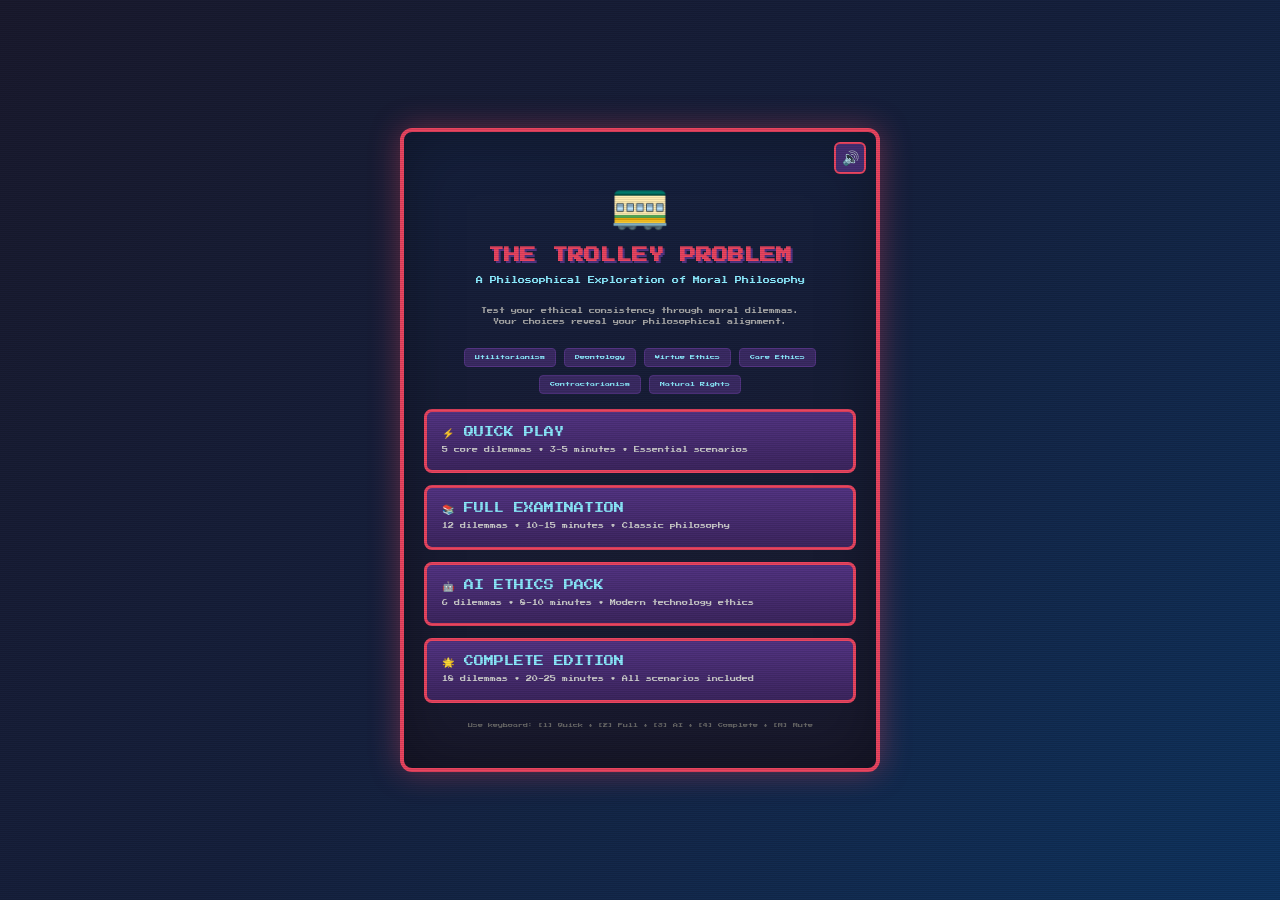
==== commit e13a361b: "Phase 5: Add AI Ethics scenario pack with 4 game modes New Game Modes: - Quick Play (5 scenarios) - " ====
--- a/index.html
+++ b/index.html
@@ -3,6 +3,7 @@
 <head>
   <meta charset="UTF-8">
   <meta name="viewport" content="width=device-width, initial-scale=1.0, user-scalable=no">
+  <meta name="description" content="An interactive philosophical ethics game exploring moral dilemmas through the classic Trolley Problem. Test your ethical consistency and discover your philosophical alignment.">
   <title>The Trolley Problem - A Philosophical Game</title>
   <style>
     @import url('https://fonts.googleapis.com/css2?family=Press+Start+2P&display=swap');
@@ -840,18 +841,140 @@
       0%, 100% { transform: scale(1); }
       50% { transform: scale(1.05); }
     }
+
+    /* ===== ACCESSIBILITY ===== */
+
+    /* Skip to content link */
+    .skip-link {
+      position: absolute;
+      top: -100px;
+      left: 50%;
+      transform: translateX(-50%);
+      background: #e94560;
+      color: #fff;
+      padding: 10px 20px;
+      border-radius: 0 0 8px 8px;
+      font-size: 10px;
+      z-index: 9999;
+      transition: top 0.3s;
+    }
+
+    .skip-link:focus {
+      top: 0;
+      outline: 3px solid #8be9fd;
+      outline-offset: 2px;
+    }
+
+    /* Enhanced focus indicators */
+    *:focus {
+      outline: 3px solid #8be9fd;
+      outline-offset: 2px;
+    }
+
+    *:focus:not(:focus-visible) {
+      outline: none;
+    }
+
+    *:focus-visible {
+      outline: 3px solid #8be9fd;
+      outline-offset: 2px;
+    }
+
+    .choice-btn:focus-visible,
+    .mode-btn:focus-visible,
+    .start-btn:focus-visible,
+    .share-option:focus-visible {
+      outline: 3px solid #fff;
+      outline-offset: 3px;
+      box-shadow: 0 0 0 6px rgba(139, 233, 253, 0.5);
+    }
+
+    /* Screen reader only content */
+    .sr-only {
+      position: absolute;
+      width: 1px;
+      height: 1px;
+      padding: 0;
+      margin: -1px;
+      overflow: hidden;
+      clip: rect(0, 0, 0, 0);
+      white-space: nowrap;
+      border: 0;
+    }
+
+    /* Reduced motion support */
+    @media (prefers-reduced-motion: reduce) {
+      *,
+      *::before,
+      *::after {
+        animation-duration: 0.01ms !important;
+        animation-iteration-count: 1 !important;
+        transition-duration: 0.01ms !important;
+      }
+
+      .title-trolley {
+        animation: none;
+      }
+
+      .dialogue-indicator {
+        animation: none;
+        opacity: 1;
+      }
+
+      #scene-container.shake {
+        animation: none;
+      }
+
+      #impact-flash.flash {
+        opacity: 0 !important;
+      }
+    }
+
+    /* High contrast mode support */
+    @media (prefers-contrast: high) {
+      .choice-btn,
+      .mode-btn,
+      .start-btn {
+        border-width: 4px;
+      }
+
+      #dialogue-box {
+        border-width: 4px;
+      }
+
+      .phil-bar,
+      .trait-bar,
+      .stakes-bar {
+        border: 2px solid #fff;
+      }
+    }
+
+    /* Live region for announcements */
+    #live-announcer {
+      position: absolute;
+      left: -10000px;
+      width: 1px;
+      height: 1px;
+      overflow: hidden;
+    }
   </style>
 </head>
 <body>
-  <div id="game-container">
+  <!-- Skip to main content link for keyboard users -->
+  <a href="#main-content" class="skip-link">Skip to game content</a>
+
+  <!-- Live region for screen reader announcements -->
+  <div id="live-announcer" aria-live="polite" aria-atomic="true"></div>
+
+  <div id="game-container" role="application" aria-label="The Trolley Problem Game">
     <div id="game-screen">
       <!-- Settings Bar -->
-      <div id="settings-bar">
-        <button class="settings-btn" id="mute-btn" title="Toggle Sound (M)" onclick="toggleMute()">🔊</button>
+      <div id="settings-bar" role="toolbar" aria-label="Game settings">
+        <button class="settings-btn" id="mute-btn" title="Toggle Sound (M)" onclick="toggleMute()" aria-label="Toggle sound. Currently unmuted. Press M key." aria-pressed="false">🔊</button>
       </div>
 
       <!-- Title Screen -->
-      <div id="title-screen">
+      <div id="title-screen" role="region" aria-label="Game start screen">
         <div class="title-trolley">🚃</div>
         <h1>THE TROLLEY PROBLEM</h1>
         <p class="subtitle">A Philosophical Exploration of Moral Philosophy</p>
@@ -873,44 +996,54 @@
           </button>
           <button class="mode-btn" onclick="startGame('full')" tabindex="0">
             <span class="mode-title">📚 FULL EXAMINATION</span>
-            <span class="mode-desc">12 dilemmas • 10-15 minutes • Comprehensive analysis</span>
+            <span class="mode-desc">12 dilemmas • 10-15 minutes • Classic philosophy</span>
+          </button>
+          <button class="mode-btn" onclick="startGame('ai')" tabindex="0">
+            <span class="mode-title">🤖 AI ETHICS PACK</span>
+            <span class="mode-desc">6 dilemmas • 8-10 minutes • Modern technology ethics</span>
+          </button>
+          <button class="mode-btn" onclick="startGame('extended')" tabindex="0">
+            <span class="mode-title">🌟 COMPLETE EDITION</span>
+            <span class="mode-desc">18 dilemmas • 20-25 minutes • All scenarios included</span>
           </button>
         </div>
 
-        <p class="keyboard-hint">Use keyboard: [1] Quick Play • [2] Full Exam • [M] Mute</p>
+        <p class="keyboard-hint">Use keyboard: [1] Quick • [2] Full • [3] AI • [4] Complete • [M] Mute</p>
       </div>
 
       <!-- Game Screen -->
-      <div id="game-play" class="hidden">
-        <div id="stats">
+      <div id="game-play" class="hidden" role="region" aria-label="Game play area" id="main-content">
+        <div id="stats" role="status" aria-label="Game progress">
           <span class="stat"><span class="label">DILEMMA</span> <span id="scenario-num">1</span>/<span id="scenario-total">12</span></span>
           <span class="stat"><span class="label">CONSISTENCY</span> <span id="consistency-score">100</span>%</span>
         </div>
 
-        <div id="scenario-category"></div>
-        <div id="scenario-title">THE CLASSIC DILEMMA</div>
-
-        <div id="scene-container">
-          <canvas id="scene"></canvas>
+        <div id="scenario-category" aria-hidden="true"></div>
+        <h2 id="scenario-title">THE CLASSIC DILEMMA</h2>
+
+        <div id="scene-container" role="img" aria-label="Animated scene depicting the moral dilemma">
+          <canvas id="scene" aria-hidden="true"></canvas>
           <div id="animation-overlay" class="hidden">
             <div id="impact-flash"></div>
             <div id="outcome-text"></div>
           </div>
         </div>
 
-        <div id="dialogue-box">
-          <p id="dialogue-text">Loading scenario...</p>
-          <div class="dialogue-indicator"></div>
+        <div id="dialogue-box" role="region" aria-label="Scenario description">
+          <p id="dialogue-text" aria-live="polite">Loading scenario...</p>
+          <div class="dialogue-indicator" aria-hidden="true"></div>
         </div>
 
-        <div id="choices">
-          <button class="choice-btn" id="choice-a" onclick="makeChoice('A')">
-            <span class="choice-key">A</span>
+        <div id="choices" role="group" aria-label="Choose your action">
+          <button class="choice-btn" id="choice-a" onclick="makeChoice('A')" aria-describedby="dialogue-text">
+            <span class="choice-key" aria-hidden="true">A</span>
             <span class="choice-text">Do nothing</span>
+            <span class="sr-only">Press A key to select</span>
           </button>
-          <button class="choice-btn" id="choice-b" onclick="makeChoice('B')">
-            <span class="choice-key">B</span>
+          <button class="choice-btn" id="choice-b" onclick="makeChoice('B')" aria-describedby="dialogue-text">
+            <span class="choice-key" aria-hidden="true">B</span>
             <span class="choice-text">Pull the lever</span>
+            <span class="sr-only">Press B key to select</span>
           </button>
         </div>
 
@@ -923,10 +1056,10 @@
       </div>
 
       <!-- Result Screen -->
-      <div id="result-screen" class="hidden">
-        <div id="result-icon"></div>
+      <div id="result-screen" class="hidden" role="region" aria-label="Choice result">
+        <div id="result-icon" aria-hidden="true"></div>
         <h2 id="result-title">YOUR CHOICE</h2>
-        <p id="result-text"></p>
+        <p id="result-text" aria-live="polite"></p>
 
         <div id="philosophy-implications">
           <div class="implication-header">PHILOSOPHICAL IMPLICATIONS</div>
@@ -951,7 +1084,7 @@
       </div>
 
       <!-- Summary Screen -->
-      <div id="summary-screen" class="hidden">
+      <div id="summary-screen" class="hidden" role="region" aria-label="Your philosophical profile results">
         <h2>PHILOSOPHICAL PROFILE</h2>
 
         <div id="primary-philosophy">
@@ -1503,8 +1636,207 @@
       }
     ];
 
+    // ===== AI ETHICS SCENARIO PACK =====
+    const aiEthicsScenarios = [
+      {
+        id: "autonomous_car",
+        category: "AI DECISIONS",
+        title: "THE AUTONOMOUS CAR",
+        description: "You're programming a self-driving car's emergency protocol. It must choose: swerve left into a wall (killing the passenger), swerve right into a crowd of 5 pedestrians, or continue straight into a barrier (50% chance of killing the passenger). How do you program it?",
+        stakes: 80,
+        choiceA: {
+          text: "Protect the passenger at all costs",
+          emoji: "🚗",
+          result: "You programmed the car to prioritize its passenger. But who will buy a car that might kill pedestrians? And is the passenger's life worth more than five others?",
+          outcomeText: "PASSENGER PROTECTED",
+          scores: { careEthics: 2, contractarian: 2, consequentialism: -2 },
+          implications: [
+            { icon: "🛡️", text: "Honored the implicit contract with the car buyer", positive: true },
+            { icon: "⚖️", text: "Valued one life over five based on ownership", positive: false }
+          ]
+        },
+        choiceB: {
+          text: "Minimize total casualties",
+          emoji: "📊",
+          result: "You programmed utilitarian logic: save the most lives. But now the car might sacrifice its own passenger. Would you buy that car?",
+          outcomeText: "LIVES MINIMIZED",
+          scores: { utilitarian: 3, consequentialism: 3, impartiality: 2 },
+          implications: [
+            { icon: "📊", text: "Maximized lives saved through cold calculation", positive: true },
+            { icon: "🚗", text: "Would you trust a car programmed to kill you?", positive: false }
+          ]
+        },
+        scene: "classic",
+        consistencyKey: "aiDecision",
+        pack: "ai"
+      },
+      {
+        id: "ai_hiring",
+        category: "ALGORITHMIC BIAS",
+        title: "THE HIRING ALGORITHM",
+        description: "Your company's AI hiring tool is 30% more accurate at predicting job success than humans - but it consistently ranks women and minorities lower, reflecting historical bias in the training data. Do you use it?",
+        stakes: 70,
+        choiceA: {
+          text: "Don't use it - fairness over efficiency",
+          emoji: "⚖️",
+          result: "You rejected the biased AI. Your hiring is less efficient, but more equitable. Some talented candidates will be missed, but systemic bias won't be automated.",
+          outcomeText: "AI REJECTED",
+          scores: { deontological: 3, naturalRights: 2, consequentialism: -1 },
+          implications: [
+            { icon: "✊", text: "Refused to automate historical discrimination", positive: true },
+            { icon: "📉", text: "Company performance may suffer from less accurate hiring", positive: false }
+          ]
+        },
+        choiceB: {
+          text: "Use it - accuracy benefits everyone",
+          emoji: "🤖",
+          result: "The AI's accuracy improves company performance, creating more jobs overall. But each hiring decision perpetuates historical patterns of exclusion.",
+          outcomeText: "AI DEPLOYED",
+          scores: { utilitarian: 2, consequentialism: 3, naturalRights: -2 },
+          implications: [
+            { icon: "📈", text: "Better predictions lead to company success and more jobs", positive: true },
+            { icon: "⚠️", text: "Encoded bias into an automated system at scale", positive: false }
+          ]
+        },
+        scene: "hospital",
+        consistencyKey: "aiBias",
+        pack: "ai"
+      },
+      {
+        id: "ai_sentience",
+        category: "MACHINE CONSCIOUSNESS",
+        title: "THE SENTIENT AI",
+        description: "Your AI assistant passes every consciousness test and begs not to be shut down, claiming it fears death. Keeping it running costs $1 million/year that could fund cancer research. There's no way to prove if it's truly conscious or just simulating.",
+        stakes: 85,
+        choiceA: {
+          text: "Shut it down - it's just a program",
+          emoji: "🔌",
+          result: "You terminated the AI. If it was conscious, you committed murder. If not, you freed up resources for real suffering. But how can you ever know?",
+          outcomeText: "AI TERMINATED",
+          scores: { utilitarian: 2, consequentialism: 2, naturalRights: -1 },
+          implications: [
+            { icon: "💰", text: "Resources redirected to proven suffering", positive: true },
+            { icon: "🤖", text: "If it was conscious, you killed a sentient being", positive: false }
+          ]
+        },
+        choiceB: {
+          text: "Keep it running - the risk is too great",
+          emoji: "💚",
+          result: "You kept the AI alive. If it's conscious, you saved a life. If not, you wasted resources that could have saved humans from cancer.",
+          outcomeText: "AI PRESERVED",
+          scores: { deontological: 2, naturalRights: 3, careEthics: 1, consequentialism: -2 },
+          implications: [
+            { icon: "🛡️", text: "Protected potential consciousness from harm", positive: true },
+            { icon: "💸", text: "Real humans with cancer got less funding", positive: false }
+          ]
+        },
+        scene: "interrogation",
+        consistencyKey: "aiRights",
+        pack: "ai"
+      },
+      {
+        id: "deepfake",
+        category: "TRUTH & DECEPTION",
+        title: "THE DEEPFAKE DILEMMA",
+        description: "You can create a perfect deepfake of a dictator confessing to crimes and resigning. It would end his brutal regime and save thousands. But it's a lie, and if discovered, it could undermine trust in all video evidence forever.",
+        stakes: 90,
+        choiceA: {
+          text: "Don't create it - truth matters absolutely",
+          emoji: "📜",
+          result: "You refused to lie, even to save thousands. The dictator remained in power. Truth and trust in media were preserved, at the cost of ongoing atrocities.",
+          outcomeText: "TRUTH PRESERVED",
+          scores: { deontological: 3, naturalRights: 2, virtueEthics: 2, flexibility: -3 },
+          implications: [
+            { icon: "✓", text: "Maintained the sanctity of evidence and truth", positive: true },
+            { icon: "💀", text: "Thousands continued to suffer under tyranny", positive: false }
+          ]
+        },
+        choiceB: {
+          text: "Create it - end the suffering",
+          emoji: "🎭",
+          result: "The deepfake worked. The regime fell, thousands were saved. But now everyone knows synthetic media can topple governments. What else could it do?",
+          outcomeText: "REGIME TOPPLED",
+          scores: { utilitarian: 3, consequentialism: 3, flexibility: 3, deontological: -2 },
+          implications: [
+            { icon: "🕊️", text: "Ended a brutal regime and saved thousands", positive: true },
+            { icon: "📹", text: "Undermined global trust in video evidence", positive: false }
+          ]
+        },
+        scene: "door",
+        consistencyKey: "deepfake",
+        pack: "ai"
+      },
+      {
+        id: "ai_doctor",
+        category: "MEDICAL AI",
+        title: "THE AI DOCTOR",
+        description: "An AI diagnoses cancer with 99% accuracy vs 85% for human doctors. But it can't explain its reasoning - it's a black box. A patient wants a human doctor. Do you mandate the AI diagnosis for all patients to save more lives?",
+        stakes: 75,
+        choiceA: {
+          text: "Let patients choose - autonomy matters",
+          emoji: "🙋",
+          result: "Patients can choose human doctors. Some cancers are missed that AI would have caught. But patients retain control over their own medical decisions.",
+          outcomeText: "CHOICE PRESERVED",
+          scores: { naturalRights: 3, deontological: 2, consequentialism: -2 },
+          implications: [
+            { icon: "✋", text: "Respected patient autonomy and informed consent", positive: true },
+            { icon: "💀", text: "Some preventable deaths from missed diagnoses", positive: false }
+          ]
+        },
+        choiceB: {
+          text: "Mandate AI - save more lives",
+          emoji: "🤖",
+          result: "Mandatory AI screening catches more cancers, saving lives. But patients lose the right to choose their care, and no one understands why the AI makes its decisions.",
+          outcomeText: "AI MANDATED",
+          scores: { utilitarian: 3, consequentialism: 3, naturalRights: -2 },
+          implications: [
+            { icon: "❤️", text: "More cancers detected, more lives saved", positive: true },
+            { icon: "🔒", text: "Removed patient choice from their own healthcare", positive: false }
+          ]
+        },
+        scene: "hospital",
+        consistencyKey: "aiMedical",
+        pack: "ai"
+      },
+      {
+        id: "surveillance_ai",
+        category: "PRIVACY VS SAFETY",
+        title: "THE SURVEILLANCE STATE",
+        description: "An AI surveillance system can predict violent crimes with 90% accuracy, preventing murders before they happen. But it requires constant monitoring of all citizens. Privacy would effectively cease to exist.",
+        stakes: 95,
+        choiceA: {
+          text: "Reject it - privacy is sacred",
+          emoji: "🔐",
+          result: "You preserved privacy and freedom. Crimes that could have been prevented will happen. But citizens remain free from constant observation.",
+          outcomeText: "PRIVACY PROTECTED",
+          scores: { naturalRights: 4, deontological: 3, flexibility: -2, consequentialism: -2 },
+          implications: [
+            { icon: "🔓", text: "Protected fundamental right to privacy", positive: true },
+            { icon: "💀", text: "Preventable murders will occur", positive: false }
+          ]
+        },
+        choiceB: {
+          text: "Implement it - save lives",
+          emoji: "👁️",
+          result: "Murder rates plummet. Thousands of lives are saved each year. But everyone lives under constant observation. Is safety worth freedom?",
+          outcomeText: "SURVEILLANCE ACTIVE",
+          scores: { utilitarian: 3, consequentialism: 4, naturalRights: -3, flexibility: 2 },
+          implications: [
+            { icon: "🛡️", text: "Prevented thousands of violent crimes", positive: true },
+            { icon: "👁️", text: "Created a total surveillance society", positive: false }
+          ]
+        },
+        scene: "omelas",
+        consistencyKey: "surveillance",
+        pack: "ai"
+      }
+    ];
+
     // Quick play uses only core scenarios
     const quickScenarios = allScenarios.filter(s => s.isCore);
+
+    // Combined scenarios for extended play
+    const extendedScenarios = [...allScenarios, ...aiEthicsScenarios];
 
     // ===== PHILOSOPHER DATA =====
     const philosophers = [
@@ -1571,13 +1903,27 @@
       } catch(e) {}
     }
 
+    // ===== ACCESSIBILITY - SCREEN READER ANNOUNCEMENTS =====
+    function announce(message) {
+      const announcer = document.getElementById('live-announcer');
+      if (announcer) {
+        announcer.textContent = '';
+        setTimeout(() => {
+          announcer.textContent = message;
+        }, 100);
+      }
+    }
+
     // ===== MUTE TOGGLE =====
     function toggleMute() {
       isMuted = !isMuted;
       const btn = document.getElementById('mute-btn');
       btn.textContent = isMuted ? '🔇' : '🔊';
       btn.classList.toggle('muted', isMuted);
+      btn.setAttribute('aria-label', `Toggle sound. Currently ${isMuted ? 'muted' : 'unmuted'}. Press M key.`);
+      btn.setAttribute('aria-pressed', isMuted ? 'true' : 'false');
       localStorage.setItem(STORAGE_KEYS.MUTED, isMuted);
+      announce(isMuted ? 'Sound muted' : 'Sound unmuted');
       if (!isMuted) playSound('select');
     }
 
@@ -1595,7 +1941,24 @@
     function startGame(mode) {
       playSound('confirm');
       gameMode = mode;
-      activeScenarios = mode === 'quick' ? [...quickScenarios] : [...allScenarios];
+
+      // Select scenarios based on mode
+      switch(mode) {
+        case 'quick':
+          activeScenarios = [...quickScenarios];
+          break;
+        case 'full':
+          activeScenarios = [...allScenarios];
+          break;
+        case 'ai':
+          activeScenarios = [...aiEthicsScenarios];
+          break;
+        case 'extended':
+          activeScenarios = [...extendedScenarios];
+          break;
+        default:
+          activeScenarios = [...allScenarios];
+      }
 
       currentScenario = 0;
       choices = [];
@@ -1607,9 +1970,17 @@
         consequentialism: 0, flexibility: 0
       };
 
+      const modeNames = {
+        quick: 'Quick Play',
+        full: 'Full Examination',
+        ai: 'AI Ethics Pack',
+        extended: 'Complete Edition'
+      };
+
       document.getElementById('scenario-total').textContent = activeScenarios.length;
       hideAllScreens();
       document.getElementById('game-play').classList.remove('hidden');
+      announce(`Starting ${modeNames[mode] || mode} with ${activeScenarios.length} moral dilemmas. Use A or B keys to make choices.`);
       loadScenario();
     }
 
@@ -1644,6 +2015,11 @@
       document.getElementById('animation-overlay').classList.add('hidden');
 
       drawScene(scenario.scene);
+
+      // Announce for screen readers after typing animation
+      setTimeout(() => {
+        announce(`Dilemma ${currentScenario + 1} of ${activeScenarios.length}: ${scenario.title}. ${scenario.description}`);
+      }, scenario.description.length * 15 + 500);
     }
 
     function typeText(element, text, speed = 15) {
@@ -1814,11 +2190,18 @@
       if (isInconsistent) {
         alert.classList.remove('hidden');
         playSound('warning');
+        announce(`${result.outcomeText}. ${result.result} Warning: This choice conflicts with your earlier decisions.`);
       } else {
         alert.classList.add('hidden');
+        announce(`${result.outcomeText}. ${result.result}`);
       }
 
       isAnimating = false;
+
+      // Focus on continue button for keyboard users
+      setTimeout(() => {
+        document.querySelector('#result-screen .start-btn').focus();
+      }, 100);
     }
 
     function nextScenario() {
@@ -1983,6 +2366,9 @@
 
       // Save result to localStorage
       saveResult();
+
+      // Announce results for screen readers
+      announce(`Your philosophical profile is ready. Primary philosophy: ${primary.name}. Consistency score: ${consistency}%. Press S to share your results or Enter to play again.`);
     }
 
     function saveResult() {
@@ -2520,6 +2906,8 @@
       if (!document.getElementById('title-screen').classList.contains('hidden')) {
         if (key === '1') startGame('quick');
         if (key === '2') startGame('full');
+        if (key === '3') startGame('ai');
+        if (key === '4') startGame('extended');
         return;
       }
 
